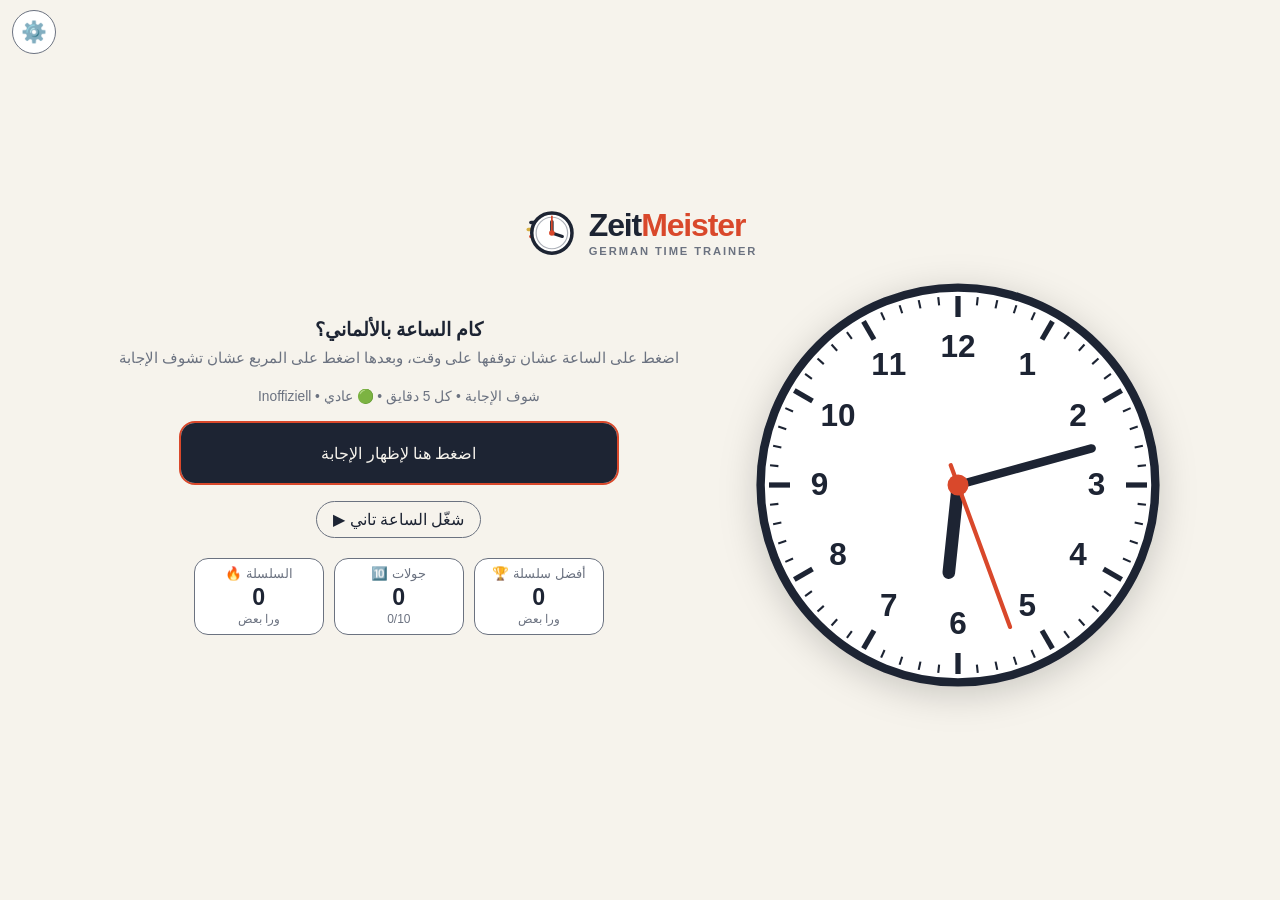
==== ZeitMeister Offline.html @ 837661fb "ZeitMeister v102.17 - Offline Ready" ====
<!DOCTYPE html>
<html lang="ar" dir="rtl">
<head>
<meta charset="utf-8">
<meta name="viewport" content="width=device-width, initial-scale=1, viewport-fit=cover, interactive-widget=resizes-content">
<meta name="description" content="Practice reading analog clocks and telling the time in German, with informal and official forms.">
<meta name="theme-color" content="#f6f3ec">
<meta name="theme-color" content="#14171f" media="(prefers-color-scheme: dark)">
<meta name="apple-mobile-web-app-capable" content="yes">
<meta name="apple-mobile-web-app-status-bar-style" content="default">
<meta name="mobile-web-app-capable" content="yes">




<meta name="apple-mobile-web-app-title" content="ZeitMeister">
<title>ZeitMeister — German Time Trainer</title>
<style>
/*
 * ZeitMeister — German Time Trainer
 * Main stylesheet
 *
 * Sections below are kept in one file so the project stays simple to edit.
 */

/* ============================================================
   1. THEME & GLOBAL RESET
   ============================================================ */
:root{box-sizing:border-box;padding-top:env(safe-area-inset-top,0px);padding-bottom:env(safe-area-inset-bottom,0px);
--bg:#f6f3ec;--fg:#1d2433;--card:#fff;--accent:#d9482b;--muted:#6b7280;--cover:#1d2433;--coverfg:#f6f3ec}
@media (prefers-color-scheme:dark){:root:not([data-theme="light"]){--bg:#14171f;--fg:#eceae4;--card:#1d222d;--accent:#ff7a5c;--muted:#9aa3b2;--cover:#eceae4;--coverfg:#14171f}}
:root[data-theme="dark"]{--bg:#14171f;--fg:#eceae4;--card:#1d222d;--accent:#ff7a5c;--muted:#9aa3b2;--cover:#e8e5df;--coverfg:#14171f}
html{scroll-padding-top:env(safe-area-inset-top,0px);-webkit-text-size-adjust:100%;text-size-adjust:100%}
html,body{overflow-x:hidden}
button,input{-webkit-appearance:none;appearance:none}
body.modal-open{overflow:hidden}
*{box-sizing:border-box}
body{margin:0;background:var(--bg);color:var(--fg);font-family:"Segoe UI",Tahoma,"Noto Sans Arabic",Arial,sans-serif;min-height:100vh;min-height:100dvh;display:flex;flex-direction:column;align-items:center;justify-content:center;padding:20px max(20px,env(safe-area-inset-right,0px)) 20px max(20px,env(safe-area-inset-left,0px))}
.wrap{display:flex;flex-wrap:wrap;flex-direction:row-reverse;direction:ltr;gap:30px;align-items:center;justify-content:center;max-width:940px;width:100%}
.brandbar{
  width:min(980px,100%);
  display:flex;
  align-items:center;
  justify-content:center;
  gap:10px;
  margin:0 0 14px;
  padding:0 52px;
  direction:ltr;
  text-align:left;
}
.brandmark{width:56px;height:56px;flex:0 0 auto;display:block}
.brandcopy{display:flex;flex-direction:column;align-items:flex-start;min-width:0}
.brandname{font-size:clamp(1.35rem,3.1vw,2rem);font-weight:800;letter-spacing:-.035em;line-height:1}
.brandname .zeit{color:var(--fg)}
.brandname .meister{color:var(--accent)}
.brandtag{margin-top:5px;color:var(--muted);font-size:.7rem;font-weight:700;letter-spacing:.17em;text-transform:uppercase;line-height:1}
/* ============================================================
   5. MOBILE / TABLET RESPONSIVE LAYOUT
   ============================================================ */
@media (max-width:640px){
.tip{display:none}
.sum{margin:0}
:root{--cw:min(44vw,172px)}
body{align-items:flex-start;justify-content:flex-start;padding:0 max(12px,env(safe-area-inset-right,0px)) calc(24px + env(safe-area-inset-bottom,0px)) max(12px,env(safe-area-inset-left,0px));min-height:100vh;min-height:100svh;min-height:100dvh}
.wrap{flex-direction:column;flex-wrap:nowrap;align-items:stretch;justify-content:flex-start;gap:10px}
.side{display:flex;flex-direction:column;align-items:stretch;min-width:0;flex:0 1 auto}
.clock{width:var(--cw);margin:0 auto;padding:8px 0 4px;order:-2}
.clock svg{filter:none}
.answer{order:-2;min-height:64px;padding:12px 14px;box-shadow:none;margin-bottom:2px}
.side h1{order:-1;font-size:1.05rem;margin:4px 0 0}
.side .hint{margin:0}
.answer .de{font-size:1.25rem}
.cover{font-size:.95rem}
.hint{font-size:.82rem}
.seg{align-self:center;margin:0}
.seg button{padding:7px 12px;font-size:.92rem}
.rl{margin:0;align-self:center}
.btn{margin-top:0;align-self:center;min-height:44px}
.typebox,.extras,#rev{margin-top:0}
.toggles{margin:0}
.chips{margin:14px 0 0}
.mini{align-self:center;margin:0}
.typebox .btn{margin-top:8px}
}

/* ============================================================
   2. MAIN LAYOUT & CLOCK
   ============================================================ */
.clock{width:min(360px,80vw);cursor:pointer;-webkit-tap-highlight-color:transparent;-webkit-user-select:none;user-select:none;touch-action:manipulation}
.clock[tabindex],.answer[tabindex],.opt[tabindex]{outline:none}
.clock[tabindex]:focus-visible,.answer[tabindex]:focus-visible,.opt[tabindex]:focus-visible{box-shadow:0 0 0 3px var(--accent),0 0 0 6px var(--bg)}
.clock svg{width:100%;height:auto;display:block;filter:drop-shadow(0 8px 18px rgba(0,0,0,.18))}
.side{flex:1 1 560px;min-width:240px;text-align:center}
h1{font-size:1.15rem;margin:0 0 6px}
.hint{color:var(--muted);font-size:.9rem;margin:0 0 16px}
.tip-mobile{display:none}
/* ============================================================
   3. PRACTICE UI & CONTROLS
   ============================================================ */
.answer{position:relative;touch-action:manipulation;background:var(--card);border-radius:16px;padding:26px 18px;min-height:96px;display:flex;align-items:center;justify-content:center;cursor:pointer;overflow:hidden;border:2px solid var(--accent)}
.answer .de{font-size:1.55rem;font-weight:700;direction:ltr;line-height:1.3}
.cover{position:absolute;inset:0;background:var(--cover);color:var(--coverfg);display:flex;align-items:center;justify-content:center;font-size:1rem;transition:opacity .3s}
.answer.open .cover{opacity:0;pointer-events:none}
.seg{display:inline-flex;border:1px solid var(--muted);border-radius:999px;overflow:hidden;margin:0 4px 12px}
.seg button{background:none;border:0;touch-action:manipulation;color:var(--fg);padding:8px 16px;font:inherit;cursor:pointer}
.seg button.on{background:var(--accent);color:#fff}
.typebox{margin-top:14px}
.typebox input{width:100%;padding:12px 14px;border-radius:12px;border:2px solid var(--muted);background:var(--card);color:var(--fg);font:inherit;font-size:1.1rem;direction:ltr;text-align:left}
.typebox input:focus{outline:none;border-color:var(--accent)}
.typebox .extras{margin-top:12px;text-align:center;font-size:.92rem;line-height:1.9;color:var(--muted)}
.extras b{color:var(--fg)}
/* Reverse answer choices */
.opts{display:flex;gap:10px;justify-content:center;margin-top:14px}
.opt{background:var(--card);border:3px solid var(--muted);border-radius:16px;padding:6px;cursor:pointer;width:31%;max-width:112px;touch-action:manipulation}
.opt svg{width:100%;display:block}
.rev-prefs{display:flex;flex-direction:column;align-items:center;gap:8px;margin-top:12px;width:min(100%,390px)}
.rev-prefs .lbl{margin:0}
.rev-grid{display:grid;grid-template-columns:repeat(4,minmax(0,1fr));gap:7px;width:100%;margin:0;direction:rtl !important}
.rev-grid button{background:var(--card);color:var(--fg);border:1px solid var(--muted);border-radius:12px;padding:8px 6px;font:inherit;font-size:.82rem;font-weight:700;cursor:pointer;touch-action:manipulation;transition:border-color .15s,background .15s,transform .15s}
.rev-grid button.on{background:color-mix(in srgb,var(--accent) 18%,var(--card));border-color:var(--accent);box-shadow:0 0 0 1px var(--accent) inset}
.rev-grid button:active{transform:scale(.98)}
.rev-grid button:focus-visible{outline:3px solid var(--accent);outline-offset:2px}
@media (max-width:430px){
  .rev-grid{grid-template-columns:repeat(4,minmax(0,1fr));max-width:100%;gap:4px;width:100%}
  .rev-grid button{padding:8px 2px;font-size:.7rem;line-height:1.15;white-space:normal}
}
@media (max-width:300px){
  .rev-grid{grid-template-columns:repeat(4,minmax(0,1fr));gap:2px}
  .rev-grid button{padding:7px 1px;font-size:.62rem}
}

.opt-label{padding:4px 2px 2px;color:var(--fg);font-size:.78rem;font-weight:700;line-height:1.2}
.opt.good{border-color:#2e9e5b}.opt.bad{border-color:#e5484d}
#revres{margin-top:10px;font-weight:700;min-height:1.4em}
 .rl{display:inline-flex;align-items:center;justify-content:center;gap:7px;cursor:pointer;margin:0;line-height:1.35;user-select:none;-webkit-user-select:none;direction:ltr}
html[dir="rtl"] .rl{direction:rtl}
html[lang="en"] .rl,html[lang="de"] .rl{flex-direction:row-reverse}
.rl input[type="checkbox"]{-webkit-appearance:none;appearance:none;width:18px;height:18px;flex:0 0 18px;margin:0;border:2px solid var(--muted);border-radius:5px;background:transparent;cursor:pointer;position:relative;display:inline-grid;place-items:center;padding:0;transition:background .15s,border-color .15s,box-shadow .15s;touch-action:manipulation}
.rl input[type="checkbox"]::after{content:"";position:absolute;left:4px;top:1px;width:5px;height:10px;border:solid #fff;border-width:0 2px 2px 0;transform:rotate(45deg) scale(0);opacity:0;transition:transform .12s,opacity .12s}
.rl input[type="checkbox"]:checked{background:var(--accent);border-color:var(--accent);box-shadow:0 0 0 3px rgba(217,72,43,.18)}
.rl input[type="checkbox"]:checked::after{transform:rotate(45deg) scale(1);opacity:1}
.rl input[type="checkbox"]:focus-visible{outline:3px solid var(--accent);outline-offset:2px}
.rl span{display:inline-block}
.toggles{display:flex;gap:6px 18px;justify-content:center;flex-wrap:wrap;margin-bottom:10px}
.toggles .rl{margin:0}
.chips{display:flex;gap:10px;justify-content:center;margin:20px 0 6px}
.chip{flex:1 1 0;max-width:130px;background:var(--card);border:1px solid var(--muted);border-radius:14px;padding:7px 6px;font-size:.8rem;color:var(--muted);line-height:1.25}
.chip b{display:block;font-size:1.45rem;color:var(--fg)}
.chip small{display:block;font-size:.72rem}
.chip.pop{animation:pop .6s}
@keyframes pop{40%{transform:scale(1.14);border-color:var(--accent)}}
.mini{font-size:.78rem;padding:5px 14px;margin:8px 0 20px}
.btn{margin-top:10px}
#res{margin-top:10px;font-weight:700;min-height:1.4em}
.btn{margin-top:16px;touch-action:manipulation;background:none;border:1px solid var(--muted);color:var(--fg);padding:8px 16px;border-radius:999px;font:inherit;cursor:pointer}
.btn:hover{border-color:var(--accent);color:var(--accent)}
.btn:focus-visible,.seg button:focus-visible,.gear:focus-visible,.x:focus-visible,.typebox input:focus-visible,.toggles input:focus-visible{outline:3px solid var(--accent);outline-offset:2px}
.sum{font-size:.82rem;color:var(--muted);margin:0 0 14px;direction:ltr;unicode-bidi:plaintext}
/* ============================================================
   4. SETTINGS PANEL
   ============================================================ */
.gear{position:fixed;touch-action:manipulation;top:calc(env(safe-area-inset-top,0px) + 10px);left:calc(12px + env(safe-area-inset-left,0px));z-index:40;width:44px;height:44px;border-radius:50%;border:1px solid var(--muted);background:var(--card);font-size:1.3rem;cursor:pointer;line-height:1}
.gear:hover{border-color:var(--accent)}
.sheet{position:fixed;inset:0;background:rgba(0,0,0,.55);display:flex;align-items:center;justify-content:center;z-index:50;padding:16px}
.sheet[hidden]{display:none}
.sheet{overscroll-behavior:contain}
.panel{background:var(--bg);border:1px solid var(--muted);border-radius:20px;padding:18px;width:min(440px,100%);max-height:90vh;max-height:90dvh;overflow:auto;display:flex;flex-direction:column;gap:12px;align-items:center}
.ph{display:flex;justify-content:space-between;align-items:center;width:100%;font-size:1.05rem}
.x{background:none;border:0;touch-action:manipulation;color:var(--fg);font-size:1.2rem;cursor:pointer;padding:4px 8px}
.lbl{font-size:.8rem;color:var(--muted);margin-bottom:-6px}
/* Keep settings physically stable when the interface language changes. */
.ph{direction:ltr}
.panel .seg{display:flex;width:min(100%,390px);margin:0;direction:ltr !important;flex-direction:row-reverse !important;unicode-bidi:isolate}
.panel .seg button{flex:1 1 0;min-width:0;white-space:normal;text-align:center;padding:8px 8px}
#segL{direction:ltr !important;flex-direction:row-reverse !important}
.btn.on{border-color:var(--accent);color:var(--accent)}
@media (max-width:640px){
.tip{display:none}
.sum{margin:0}
:root{--cw:min(44vw,172px);--top:calc(var(--cw) + 12px)}
body{align-items:flex-start;justify-content:flex-start;padding:0 max(12px,env(safe-area-inset-right,0px)) calc(24px + env(safe-area-inset-bottom,0px)) max(12px,env(safe-area-inset-left,0px));min-height:100vh;min-height:100dvh}
.wrap{flex-direction:column;flex-wrap:nowrap;align-items:stretch;justify-content:flex-start;gap:10px}
.side{display:flex;flex-direction:column;align-items:stretch}
.clock{width:var(--cw);margin:0 auto;position:relative;top:auto;z-index:3;background:var(--bg);padding:8px 0 4px;order:-2}
.clock svg{filter:none}
.answer{order:-1;position:relative;top:auto;z-index:2;min-height:64px;padding:12px 14px;box-shadow:0 0 0 6px var(--bg),0 8px 0 6px var(--bg)}
.answer .de{font-size:1.25rem}
.cover{font-size:.95rem}
.side h1,.side .hint{margin:0}
.side h1{font-size:1.05rem;margin-top:4px}
.hint{font-size:.82rem}
.seg{align-self:center;margin:0}
.seg button{padding:7px 12px;font-size:.92rem}
.rl{margin:0;align-self:center}
.btn{margin-top:0;align-self:center}
.typebox,.extras,#rev{margin-top:0}
.toggles{margin:0}
.chips{margin:14px 0 0}
.mini{align-self:center;margin:0}
.typebox .btn{margin-top:8px}
}
@media (max-width:900px) and (max-height:500px){body{align-items:flex-start;justify-content:flex-start;padding:8px 12px 16px}.brandbar{margin-bottom:4px}.brandmark{width:36px;height:36px}.brandname{font-size:1.2rem}.brandtag{font-size:.52rem}.wrap{gap:14px;align-items:center}.clock{width:min(240px,48vh)}.answer{min-height:72px}.panel{max-height:94dvh}}
@media (max-width:900px) and (max-height:500px){.side{width:min(100%,560px)}.brandbar{padding-left:48px;padding-right:48px}}
html.ios body{overscroll-behavior-y:auto}
html.ios .clock,html.ios .answer{position:relative;top:auto}
html.ios input,html.ios button{font-size:16px}
html.ios .panel{max-height:calc(100vh - 32px);max-height:calc(100svh - 32px);max-height:calc(100dvh - 32px)}
html.ios-standalone .brandbar{padding-top:calc(7px + env(safe-area-inset-top,0px))}
@media (prefers-reduced-motion:reduce){*,*::before,*::after{scroll-behavior:auto!important;transition:none!important;animation:none!important}}

/* Final mobile layout hardening: keep a deterministic normal document flow across Chromium/WebKit/Safari. */
@media (max-width:640px){
  html,body{overflow-x:hidden}
  body{align-items:flex-start;justify-content:flex-start}
  .wrap{display:flex;flex-direction:column;direction:initial;align-items:stretch;justify-content:flex-start;gap:10px}
  .side{display:flex !important;flex-direction:column !important;align-items:stretch !important;min-width:0 !important;flex:0 1 auto !important}
  .clock{position:relative !important;top:auto !important;order:0 !important;width:var(--cw) !important;margin:0 auto !important;background:transparent !important}
  .answer{position:relative !important;top:auto !important;order:0 !important;margin:0 !important;box-shadow:none !important;min-height:64px}
  .side h1{order:1 !important;font-size:1.05rem !important;margin:4px 0 0 !important}
  .side .hint.tip{display:none !important}
  .sum{order:2 !important;margin:0 !important;white-space:normal !important;overflow:visible !important;line-height:1.5 !important;text-align:center !important;min-height:1.4em}
  #live{order:1 !important}
  #chips{order:2 !important;margin:14px 0 0 !important}
  #score{order:3 !important;margin:0 !important}
  #extras,#rev{order:4 !important;margin-top:0 !important}
  #typebox{order:5 !important;margin-top:0 !important}
  .typebox input{min-height:48px}
  .btn{min-height:44px}
}

/* Final spacing pass: one consistent vertical rhythm for every practice mode. */
@media (max-width:640px){
  .side h1{margin:4px 0 4px !important}
  #score{min-height:0 !important;line-height:1.4 !important}
  #live{margin-top:4px !important}
  #extras,#rev,#typebox{margin-top:12px !important}
  #rev .opts{margin-top:0 !important}
  #typebox{display:block}
  #typebox[hidden],#extras[hidden],#rev[hidden]{display:none !important}
  .typebox input{display:block;width:100%;min-height:48px}
  .typebox .btn{margin-top:8px !important}
}

/* Arabic settings: checkbox visually sits on the left of the sentence. */
html[dir="rtl"] .rl{direction:ltr !important;flex-direction:row-reverse !important}
html[dir="rtl"] .rl span{direction:rtl;unicode-bidi:plaintext}
html[dir="ltr"] .rl{direction:ltr !important;flex-direction:row-reverse !important}
html[dir="ltr"] .rl span{direction:ltr;unicode-bidi:isolate}
html[lang="en"] .rev-grid button,html[lang="de"] .rev-grid button{direction:ltr;unicode-bidi:isolate}
@media (max-width:360px){
  .brandbar{padding-left:48px;padding-right:48px}
  .brandname{font-size:1.2rem}
  .brandtag{font-size:.54rem;letter-spacing:.11em}
  .toggles{gap:8px 12px}
  .rl{font-size:.78rem}
  .rl input[type="checkbox"]{width:17px;height:17px;flex-basis:17px}
}
@media (min-width:641px){
  .side{min-width:0}
}

/* ============================================================
   6. SHORT-VIEWPORT LAPTOP / DESKTOP
   ============================================================ */
/* Short-viewport desktop/laptop mode: keep the resume control in the visible workspace without forcing page scroll. */
@media (min-width:641px) and (max-height:850px){
  body{justify-content:flex-start;padding-top:clamp(12px,2.5vh,24px);padding-bottom:20px}
  .brandbar{margin-bottom:clamp(7px,1.5vh,14px)}
  .brandmark{width:56px;height:56px}
  .brandname{font-size:clamp(1.35rem,3vw,1.9rem)}
  .brandtag{margin-top:4px;font-size:.61rem}
  .wrap{gap:clamp(26px,3vw,34px);max-width:940px;flex-direction:row-reverse;direction:ltr}
  .clock{width:min(360px,46vh)}
  .side{flex-basis:500px}
  .answer{max-width:480px;align-self:center;width:100%;min-height:64px;padding:14px 12px}
  h1{font-size:1.08rem;margin-bottom:6px}
  .hint{font-size:.82rem;margin-bottom:10px}
  .answer{padding:14px 12px;min-height:64px}
  .answer .de{font-size:1.34rem}
  .chips{margin:12px 0 5px;gap:9px}
  .chip{padding:6px 6px;font-size:.74rem}
  .chip b{font-size:1.3rem}
  .chip small{font-size:.68rem}
  .typebox{margin-top:10px}
  .typebox .extras{margin-top:7px}
  .extras{font-size:.86rem;line-height:1.6}
  .btn{margin-top:9px;padding:7px 15px}
  #live{margin-top:10px}
}

@media (min-width:641px) and (max-height:700px){
  body{padding-top:8px}
  .brandbar{margin-bottom:4px}
  .brandmark{width:46px;height:46px}
  .brandname{font-size:1.35rem}
  .brandtag{font-size:.54rem}
  .wrap{gap:22px;flex-direction:row-reverse;direction:ltr}
  .clock{width:min(350px,45vh)}
  .answer{min-height:70px;padding:14px 14px}
  .answer .de{font-size:1.2rem}
  .chips{margin:8px 0 3px}
  .chip{padding:5px}
  .hint{margin-bottom:5px}
  #live{margin-top:7px}
}



@media (min-width:641px) and (max-height:850px){
  .rev-prefs{margin-top:10px;gap:6px}
  .rev-grid{gap:6px}
  .rev-grid button{padding:7px 5px;font-size:.78rem}
}
html{-webkit-text-size-adjust:100%;text-size-adjust:100%;-webkit-tap-highlight-color:transparent}
button,input{font:inherit}
img,svg{max-width:100%}
@supports (height: 100svh){ body{min-height:100svh} }
@supports not (height: 100dvh){ body{min-height:100vh} }

/* Laptop visual balance: keep the answer block and clock closer as one composition. */
@media (min-width:641px) and (min-height:701px) and (max-height:900px){
  body{
    justify-content:center;
    padding-top:clamp(16px,3vh,28px);
    padding-bottom:clamp(16px,3vh,28px);
  }
  .brandbar{margin-bottom:clamp(8px,1.8vh,16px)}
  .wrap{
    display:grid;
    grid-template-columns:500px 360px;
    gap:24px;
    align-items:center;
    justify-content:center;
    max-width:884px;
    flex-wrap:nowrap;
  }
  .side{grid-column:1;grid-row:1;width:500px;flex:none}
  .clock{grid-column:2;grid-row:1;width:360px;margin:0}
  .answer{min-height:72px;padding:14px 14px}
}


/* Final responsive balance: keep the main composition side-by-side on desktop displays,
   while allowing tablets/phones to use the compact vertical flow. */
@media (min-width:960px){
  .wrap{
    display:grid;
    grid-template-columns:520px clamp(340px,23vw,390px);
    gap:30px;
    align-items:center;
    justify-content:center;
    max-width:940px;
    flex-wrap:nowrap;
    direction:ltr;
  }
  .side{
    grid-column:1;
    grid-row:1;
    width:520px;
    max-width:520px;
    min-width:0;
    flex:none;
  }
  .answer{
    max-width:440px;
    width:100%;
    margin-left:auto;
    margin-right:auto;
  }
  .clock{
    grid-column:2;
    grid-row:1;
    width:100%;
    max-width:none;
    margin:0;
  }
}

@media (min-width:641px) and (max-width:959px){
  .wrap{
    flex-direction:column;
    flex-wrap:nowrap;
    align-items:center;
    gap:14px;
    max-width:620px;
  }
  .side{width:min(100%,560px);min-width:0;flex:none}
  .clock{width:min(360px,72vw);margin:0 auto}
}

/* Responsive reading size: the instructional text and revealed explanation stay readable
   from normal laptops through large desktop monitors. */
@media (min-width:641px){
  .hint.tip{font-size:clamp(.92rem,.85vw,1.06rem);line-height:1.55}
  .sum{font-size:clamp(.86rem,.8vw,1rem);line-height:1.55}
  .extras{font-size:clamp(.94rem,.85vw,1.06rem);line-height:1.8}
}

@media (max-width:640px){
  .sum{font-size:.86rem;line-height:1.5}
  .extras{font-size:.92rem;line-height:1.65}
}

/* Final desktop answer-panel height adjustment only. */
@media (min-width:960px) and (min-height:701px) and (max-height:900px){
  .answer{height:54px;min-height:0;padding:0 12px}
}

/* V7: explicit 24-inch/desktop answer-box sizing.
   Keep the desktop answer box compact without changing its width or any other layout element. */
@media (min-width:960px) and (min-height:701px){
  .answer{
    width:440px !important;
    max-width:440px !important;
    height:64px !important;
    min-height:64px !important;
    max-height:64px !important;
    padding:0 !important;
    margin-left:auto !important;
    margin-right:auto !important;
    flex:none !important;
  }
}

/* Keep each reverse-difficulty emoji beside its label in every language. */
.rev-grid button{display:flex;flex-direction:row;flex-wrap:nowrap;align-items:center;justify-content:center;gap:.3em;white-space:nowrap;unicode-bidi:isolate}
.rev-grid button .rev-emoji{display:inline-block;flex:0 0 auto;line-height:1}
.rev-grid button .rev-label{display:inline-block;flex:0 1 auto;min-width:0;white-space:nowrap}
@media (max-width:430px){
  .rev-grid button{gap:2px;font-size:.66rem;padding:8px 2px;white-space:nowrap}
}


/* v102.6: prevent long localized difficulty labels from overflowing adjacent buttons.
   Two columns give every level enough width while preserving RTL difficulty order. */
#revSeg{
  grid-template-columns:repeat(2,minmax(0,1fr)) !important;
  gap:8px !important;
  width:100%;
}
#revSeg > button{
  min-width:0;
  width:100%;
  min-height:42px;
  padding:9px 12px;
  font-size:.84rem;
  line-height:1.2;
  white-space:nowrap;
}
#revSeg > button .rev-emoji{
  flex:0 0 auto;
}
#revSeg > button .rev-label{
  flex:0 1 auto;
  min-width:0;
  white-space:nowrap;
}
@media (max-width:430px){
  #revSeg{gap:7px !important;}
  #revSeg > button{padding:8px 10px;font-size:.8rem;}
}

/* ============================================================
   v102.7 RESPONSIVE LAYOUT GUARDRAILS
   Final override layer: preserves the existing UI and behavior,
   while making sizing predictable from 320px phones to desktop.
   ============================================================ */
html,
body {
  width: 100%;
  min-width: 0;
}

body {
  padding-left: max(12px, env(safe-area-inset-left, 0px));
  padding-right: max(12px, env(safe-area-inset-right, 0px));
}

.brandbar,
.brandcopy,
.wrap,
.side,
.answer,
.typebox,
.extras,
#rev,
#revres,
.chips,
.chip {
  min-width: 0;
}

.brandbar {
  flex: 0 1 auto;
  max-width: 100%;
}

.brandcopy,
.brandname,
.brandtag {
  max-width: 100%;
}

.wrap {
  width: min(100%, 940px);
  flex: 0 1 auto;
}

.side {
  overflow-wrap: break-word;
}

.answer {
  max-width: 100%;
}

.answer .de {
  max-width: 100%;
  white-space: normal;
  overflow-wrap: anywhere;
  word-break: normal;
}

.sum,
.hint,
.extras,
#score,
#res,
#revres {
  max-width: 100%;
  overflow-wrap: anywhere;
}

.typebox input {
  min-width: 0;
  max-width: 100%;
}

/* Phone layout: natural vertical flow and no fixed-height assumptions. */
@media (max-width: 640px) {
  body {
    align-items: stretch;
    justify-content: flex-start;
    padding-top: max(8px, env(safe-area-inset-top, 0px));
    padding-bottom: calc(18px + env(safe-area-inset-bottom, 0px));
  }

  .brandbar {
    width: 100%;
    justify-content: center;
    gap: 8px;
    padding: 0 12px 0 52px;
    margin-bottom: 10px;
  }

  .brandmark {
    width: clamp(40px, 12vw, 52px);
    height: auto;
  }

  .brandname {
    font-size: clamp(1.15rem, 5vw, 1.55rem);
    line-height: 1.05;
  }

  .brandtag {
    font-size: clamp(.48rem, 2vw, .64rem);
    letter-spacing: clamp(.06em, .3vw, .12em);
    line-height: 1.2;
    overflow-wrap: normal;
  }

  .wrap {
    display: flex !important;
    width: 100%;
    max-width: 100%;
    flex-direction: column;
    flex-wrap: nowrap;
    align-items: stretch;
    justify-content: flex-start;
    gap: 10px;
  }

  .clock {
    width: clamp(142px, 47vw, 190px) !important;
    max-width: 100%;
    margin: 0 auto;
    padding: 4px 0;
    flex: 0 1 auto;
  }

  .side {
    width: 100%;
    max-width: 100%;
    flex: 0 1 auto !important;
    align-items: stretch;
  }

  .side h1 {
    font-size: clamp(1rem, 4.2vw, 1.1rem) !important;
    line-height: 1.35;
  }

  .answer {
    width: 100% !important;
    height: auto !important;
    min-height: 60px !important;
    max-height: none !important;
    padding: 12px !important;
    margin-inline: 0 !important;
  }

  .answer .de {
    font-size: clamp(1rem, 4.5vw, 1.25rem);
    line-height: 1.35;
    text-align: center;
  }

  .seg {
    max-width: 100%;
  }

  .seg button {
    min-width: 0;
    max-width: 100%;
  }

  .chips {
    display: grid;
    grid-template-columns: repeat(3, minmax(0, 1fr));
    width: 100%;
    gap: 6px;
  }

  .chip {
    width: auto;
    min-width: 0;
    max-width: none;
    padding: 7px 3px;
    font-size: clamp(.66rem, 2.4vw, .8rem);
    overflow-wrap: anywhere;
  }

  .chip b {
    font-size: clamp(1.05rem, 4.5vw, 1.35rem);
    line-height: 1.25;
  }

  .chip small {
    font-size: clamp(.58rem, 2.1vw, .7rem);
    overflow-wrap: anywhere;
  }

  .toggles {
    max-width: 100%;
    gap: 8px 12px;
  }

  .rl {
    min-width: 0;
    max-width: 100%;
    font-size: clamp(.76rem, 2.7vw, .9rem);
  }

  .btn,
  .seg button,
  .rev-grid button,
  .opt,
  .gear,
  .x {
    touch-action: manipulation;
  }

  .typebox input {
    width: 100%;
    min-height: 46px;
    font-size: 16px;
  }

  .opts {
    width: 100%;
    gap: clamp(6px, 2vw, 10px);
  }

  .opt {
    width: calc((100% - 20px) / 3);
    min-width: 0;
    max-width: 112px;
  }

  /* Keep the settings panel inside the visible viewport while allowing scroll. */
  .sheet {
    padding: max(10px, env(safe-area-inset-top, 0px))
             max(10px, env(safe-area-inset-right, 0px))
             max(10px, env(safe-area-inset-bottom, 0px))
             max(10px, env(safe-area-inset-left, 0px));
    align-items: center;
    overflow-y: auto;
  }

  .panel {
    width: 100%;
    max-width: 440px;
    min-height: 0;
    max-height: calc(100dvh - 20px);
    padding: clamp(12px, 3.5vw, 18px);
    gap: clamp(8px, 2.5vw, 12px);
    overflow-x: hidden;
    overflow-y: auto;
    overscroll-behavior: contain;
  }

  .panel .seg {
    width: 100%;
  }

  .panel .seg button {
    padding: 8px 5px;
    line-height: 1.25;
    font-size: clamp(.72rem, 2.8vw, .9rem);
    overflow-wrap: anywhere;
  }

  #revSeg > button {
    min-height: 42px;
    padding: 8px 6px;
    font-size: clamp(.72rem, 2.7vw, .84rem);
  }
}

/* Very narrow phones, including the 320px-wide iPhone SE (2016) viewport. */
@media (max-width: 359px) {
  body {
    padding-left: max(8px, env(safe-area-inset-left, 0px));
    padding-right: max(8px, env(safe-area-inset-right, 0px));
  }

  .brandbar {
    gap: 7px;
    padding-left: 48px;
    padding-right: 6px;
  }

  .brandmark {
    width: 38px;
  }

  .brandname {
    font-size: 1.12rem;
  }

  .brandtag {
    font-size: .47rem;
    letter-spacing: .055em;
  }

  .gear {
    width: 40px;
    height: 40px;
    left: calc(8px + env(safe-area-inset-left, 0px));
  }

  .clock {
    width: clamp(138px, 47vw, 160px) !important;
  }

  .answer {
    border-radius: 12px;
    padding: 10px !important;
  }

  .chips {
    gap: 4px;
  }

  .chip {
    padding: 6px 2px;
  }

  #revSeg {
    gap: 5px !important;
  }

  #revSeg > button {
    gap: 2px;
    padding: 7px 3px;
    font-size: .7rem;
  }
}

/* Tablet and compact laptop: stack the clock and practice area instead of squeezing. */
@media (min-width: 641px) and (max-width: 1023px) {
  body {
    align-items: center;
    justify-content: flex-start;
    padding-top: clamp(14px, 2.5vh, 24px);
    padding-bottom: max(20px, env(safe-area-inset-bottom, 0px));
  }

  .brandbar {
    width: min(100%, 680px);
    margin-bottom: clamp(8px, 1.8vh, 14px);
  }

  .wrap {
    display: flex !important;
    width: min(100%, 680px);
    max-width: 680px;
    flex-direction: column;
    flex-wrap: nowrap;
    align-items: center;
    gap: clamp(12px, 2.2vw, 22px);
  }

  .clock {
    width: min(360px, 52vw) !important;
    margin: 0 auto;
  }

  .side {
    width: min(100%, 620px);
    max-width: 620px;
    flex: 0 1 auto !important;
  }

  .answer {
    width: min(100%, 520px) !important;
    height: auto !important;
    min-height: 64px !important;
    max-height: none !important;
    padding: 12px 14px !important;
    margin-inline: auto !important;
  }

  .chips {
    width: 100%;
    gap: 8px;
  }

  .chip {
    min-width: 0;
  }

  .panel {
    max-height: calc(100dvh - 32px);
  }
}

/* Desktop: retain the existing side-by-side design without fixed overflow. */
@media (min-width: 1024px) {
  body {
    align-items: center;
    justify-content: center;
    padding-top: max(18px, env(safe-area-inset-top, 0px));
    padding-bottom: max(18px, env(safe-area-inset-bottom, 0px));
  }

  .brandbar {
    width: min(100%, 980px);
    margin-bottom: clamp(8px, 1.5vh, 14px);
  }

  .wrap {
    display: grid !important;
    width: min(100%, 940px);
    max-width: 940px;
    grid-template-columns: minmax(0, 520px) minmax(0, 390px);
    gap: clamp(20px, 2.2vw, 30px);
    align-items: center;
    justify-content: center;
    flex-wrap: nowrap;
  }

  .side {
    grid-column: 1;
    grid-row: 1;
    width: 100%;
    max-width: 520px;
    min-width: 0;
    flex: none;
  }

  .clock {
    grid-column: 2;
    grid-row: 1;
    width: 100% !important;
    max-width: 390px;
    min-width: 0;
    margin: 0;
  }

  .answer {
    width: min(100%, 440px) !important;
    max-width: 440px !important;
    height: 64px !important;
    min-height: 64px !important;
    max-height: 64px !important;
    padding: 0 12px !important;
    margin-inline: auto !important;
  }
}

/* On short landscape screens, prefer scrolling over clipping the practice controls. */
@media (max-height: 560px) and (min-width: 641px) {
  body {
    justify-content: flex-start;
    padding-top: 10px;
    padding-bottom: 16px;
  }

  .brandbar {
    margin-bottom: 6px;
  }

  .brandmark {
    width: 42px;
    height: 42px;
  }

  .wrap {
    gap: 14px;
  }

  .clock {
    width: min(300px, 42vh) !important;
  }

  .panel {
    max-height: calc(100dvh - 20px);
  }
}

@media (max-width: 640px) and (max-height: 440px) {
  body {
    padding-top: max(6px, env(safe-area-inset-top, 0px));
  }

  .brandbar {
    margin-bottom: 4px;
  }

  .brandmark {
    width: 34px;
  }

  .clock {
    width: clamp(116px, 34vw, 150px) !important;
    padding: 0;
  }

  .wrap {
    gap: 6px;
  }
}

/* v102.8 typography refinement: slightly larger type throughout, with extra
   attention to readability on phones. Keep layout and application behavior intact. */
.side h1 {
  font-size: clamp(1.18rem, 1.4vw, 1.25rem);
}
.hint {
  font-size: .94rem;
}
.sum {
  font-size: .86rem;
}
.chip {
  font-size: .84rem;
}
.chip small {
  font-size: .75rem;
}
.lbl {
  font-size: .86rem;
}

@media (max-width: 640px) {
  .brandtag {
    font-size: clamp(.58rem, 2.2vw, .68rem);
    letter-spacing: clamp(.045em, .22vw, .09em);
  }

  .side h1 {
    font-size: clamp(1.1rem, 4.8vw, 1.25rem) !important;
    line-height: 1.4;
  }

  .answer {
    min-height: 66px !important;
    padding: 13px 12px !important;
  }

  .answer .de {
    font-size: clamp(1.1rem, 5vw, 1.35rem) !important;
    line-height: 1.4;
  }

  .cover {
    font-size: clamp(1rem, 4.2vw, 1.1rem) !important;
    line-height: 1.4;
    padding: 0 8px;
    text-align: center;
  }

  .sum,
  #score,
  #res,
  #revres {
    font-size: clamp(.86rem, 3vw, .96rem) !important;
    line-height: 1.5;
  }

  .chip {
    font-size: clamp(.73rem, 2.8vw, .86rem) !important;
    line-height: 1.3;
    padding: 8px 3px;
  }

  .chip b {
    font-size: clamp(1.15rem, 4.8vw, 1.42rem) !important;
    line-height: 1.3;
  }

  .chip small {
    font-size: clamp(.66rem, 2.6vw, .76rem) !important;
    line-height: 1.3;
  }

  .btn {
    font-size: clamp(1rem, 3.8vw, 1.06rem);
    line-height: 1.3;
    padding: 9px 16px;
  }

  .rl {
    font-size: clamp(.84rem, 3.2vw, .95rem) !important;
    line-height: 1.45;
  }

  .panel {
    gap: clamp(9px, 2.5vw, 13px);
  }

  .ph {
    font-size: 1.12rem;
  }

  .lbl {
    font-size: .9rem !important;
    line-height: 1.35;
  }

  .panel .seg button {
    font-size: clamp(.82rem, 3.2vw, .96rem) !important;
    line-height: 1.3;
    padding: 9px 5px;
  }

  #revSeg > button {
    font-size: clamp(.78rem, 2.9vw, .88rem) !important;
    line-height: 1.25;
    padding: 9px 7px;
  }

  .typebox input {
    font-size: 16px;
  }

  .extras {
    font-size: clamp(.92rem, 3.2vw, 1rem) !important;
    line-height: 1.75;
  }
}

/* On the 320px-wide SE 2016 layout, keep the typography larger without
   letting button labels or the three compact statistic cards become cramped. */
@media (max-width: 359px) {
  .brandtag {
    font-size: .58rem;
    letter-spacing: .035em;
  }

  .side h1 {
    font-size: 1.1rem !important;
  }

  .answer .de {
    font-size: 1.1rem !important;
  }

  .chip {
    padding: 7px 2px;
    font-size: .73rem !important;
  }

  .chip b {
    font-size: 1.15rem !important;
  }

  .panel .seg button {
    font-size: .82rem !important;
    padding-left: 3px;
    padding-right: 3px;
  }
}



/* Keep the always-German learning hint readable in RTL interface languages. */

/* ============================================================
   v102.9: centered brand, clearer phone typography, and
   language-aware time-difficulty order.
   These are visual/layout rules only; application logic is unchanged.
   ============================================================ */

/* Center the logo and wordmark as one group. The gear stays independently fixed. */
@media (max-width: 640px) {
  .brandbar {
    padding-left: 12px;
    padding-right: 12px;
    justify-content: center;
  }

  .brandmark {
    width: clamp(40px, 12vw, 52px);
    height: auto;
  }

  .brandname {
    font-size: clamp(1.18rem, 5.1vw, 1.58rem);
  }

  .brandtag {
    font-size: clamp(.60rem, 2.35vw, .70rem);
    letter-spacing: clamp(.035em, .18vw, .08em);
  }

  /* Increase type size without adding margin or padding. */
  .side h1 {
    font-size: clamp(1.18rem, 5vw, 1.32rem) !important;
  }

  .answer .de {
    font-size: clamp(1.2rem, 5.4vw, 1.45rem) !important;
  }

  .cover {
    font-size: clamp(1.06rem, 4.5vw, 1.2rem) !important;
  }

  .sum,
  #score,
  #res,
  #revres {
    font-size: clamp(.90rem, 3.3vw, 1rem) !important;
  }

  .chip {
    font-size: clamp(.78rem, 3vw, .92rem) !important;
  }

  .chip b {
    font-size: clamp(1.2rem, 5vw, 1.45rem) !important;
  }

  .chip small {
    font-size: clamp(.72rem, 2.9vw, .82rem) !important;
  }

  .btn {
    font-size: clamp(1.04rem, 4vw, 1.12rem);
  }

  /* Settings text is larger; existing margins and paddings are preserved. */
  .panel .ph {
    font-size: 1.2rem;
  }

  .panel .lbl {
    font-size: 1rem !important;
    line-height: 1.35;
  }

  .panel .seg button {
    font-size: clamp(.94rem, 4vw, 1.02rem) !important;
    line-height: 1.3;
  }

  #revSeg > button {
    font-size: clamp(.86rem, 3.6vw, .98rem) !important;
    line-height: 1.3;
  }

  .panel .rl,
  #rst {
    font-size: 1rem !important;
  }

  /* Two columns give the four time choices readable labels on phones. */
  #seg {
    display: grid !important;
    grid-template-columns: repeat(2, minmax(0, 1fr));
    grid-auto-flow: row;
    width: 100%;
  }
}

/* Time options follow the natural reading direction: Arabic from the right,
   English and German from the left. DOM order is hours → quarter/half → 5 min → 1 min. */
#seg {
  direction: rtl !important;
  flex-direction: row !important;
}

html[lang="en"] #seg,
html[lang="de"] #seg {
  direction: ltr !important;
  flex-direction: row !important;
}

/* Keep the centered wordmark symmetrical on the narrowest phones too. */
@media (max-width: 359px) {
  .brandbar {
    padding-left: 12px;
    padding-right: 12px;
    gap: 7px;
  }

  .brandmark {
    width: 38px;
  }

  .brandname {
    font-size: 1.18rem;
  }

  .brandtag {
    font-size: .60rem;
    letter-spacing: .025em;
  }
}


/* ============================================================
   v102.10: connected difficulty controls and language-aware order.
   Scoped to settings controls; labels, language, and app logic stay intact.
   ============================================================ */
:root {
  --control-divider: #eceae4;
}

/* Time difficulty: one connected control with warm-white separators. */
#seg {
  gap: 0 !important;
  border: 1.5px solid var(--control-divider) !important;
  border-radius: 18px !important;
  overflow: hidden;
}

#seg button {
  border: 0 !important;
  border-radius: 0 !important;
  box-shadow: none;
}

#seg button + button {
  border-inline-start: 1.5px solid var(--control-divider) !important;
}

/* Clock difficulty: restore four independent buttons in a 2×2 grid. */
#revSeg {
  display: grid !important;
  grid-template-columns: repeat(2, minmax(0, 1fr)) !important;
  gap: 8px !important;
  direction: rtl !important;
  border: 0 !important;
  border-radius: 0 !important;
  overflow: visible !important;
  width: 100%;
}

#revSeg > button {
  min-width: 0;
  width: 100%;
  min-height: 42px;
  border: 1px solid var(--muted) !important;
  border-radius: 12px !important;
  background: var(--card) !important;
  color: var(--fg) !important;
  box-shadow: none !important;
  transform: none;
  padding: 9px 12px;
  line-height: 1.2;
  white-space: nowrap;
}

#revSeg > button.on {
  background: color-mix(in srgb, var(--accent) 18%, var(--card)) !important;
  color: var(--fg) !important;
  border-color: var(--accent) !important;
  box-shadow: 0 0 0 1px var(--accent) inset !important;
}

#revSeg > button:active { transform: none; }

@media (max-width: 430px) {
  #revSeg { gap: 7px !important; }
  #revSeg > button { padding: 8px 10px; font-size: .8rem; }
}

/* English and German: practice mode reads left to right. Arabic is untouched. */
html[lang="en"] #seg3,
html[lang="de"] #seg3 {
  direction: ltr !important;
  flex-direction: row !important;
}

/* Clock-difficulty grid follows the reading direction for EN/DE. */
html[lang="en"] #revSeg,
html[lang="de"] #revSeg {
  direction: ltr !important;
}

/* Keep the time-difficulty grid's separators centered on small screens. */
@media (max-width: 640px) {
  #seg button + button {
    border-inline-start: 0 !important;
  }

  #seg button:nth-child(odd) {
    border-inline-end: 1.5px solid var(--control-divider) !important;
  }

  #seg button:nth-child(-n + 2) {
    border-bottom: 1.5px solid var(--control-divider) !important;
  }
}

/* Short phone viewports should scroll the settings sheet instead of shrinking
   its controls below a comfortable touch/readability size. */
.panel > * {
  flex-shrink: 0;
}


/* v102.11: local Type/Reverse progress window beside Reset Stats. */
.settings-actions {
  display: flex;
  align-items: stretch;
  justify-content: center;
  gap: 8px;
  width: min(100%, 390px);
}

.settings-actions .btn {
  flex: 1 1 0;
  min-width: 0;
  margin: 0;
  padding: 8px 10px;
  line-height: 1.25;
  white-space: normal;
}

.progress-popup {
  position: fixed;
  z-index: 60;
  left: 50%;
  top: 50%;
  transform: translate(-50%, -50%);
  display: flex;
  flex-direction: column;
  gap: 10px;
  width: min(360px, calc(100vw - 32px));
  max-height: min(72dvh, 440px);
  overflow-y: auto;
  padding: 12px;
  border: 1px solid var(--muted);
  border-radius: 14px;
  background: var(--bg);
  box-shadow: 0 12px 36px rgba(0, 0, 0, .32);
}

.progress-popup[hidden] { display: none; }

.progress-popup-head {
  display: flex;
  align-items: center;
  justify-content: space-between;
  gap: 10px;
  color: var(--fg);
  font-size: 1rem;
}

.progress-popup-head .x { flex: 0 0 auto; }

.progress-mode {
  display: flex;
  flex-direction: column;
  gap: 5px;
  min-width: 0;
}

.progress-mode + .progress-mode {
  border-top: 1px solid color-mix(in srgb, var(--muted) 55%, transparent);
  padding-top: 9px;
}

.progress-mode h3 {
  margin: 0 0 2px;
  color: var(--fg);
  font-size: .95rem;
  line-height: 1.3;
}

.progress-stat {
  display: flex;
  align-items: baseline;
  justify-content: space-between;
  gap: 12px;
  min-width: 0;
  color: var(--muted);
  font-size: .88rem;
  line-height: 1.35;
}

.progress-stat span { min-width: 0; overflow-wrap: anywhere; }
.progress-stat b { flex: 0 0 auto; color: var(--fg); font-variant-numeric: tabular-nums; }

@media (max-width: 640px) {
  .settings-actions .btn,
  #progressBtn { font-size: clamp(.88rem, 3.7vw, 1rem) !important; }
  .progress-popup { padding: 10px; gap: 8px; }
  .progress-stat { font-size: clamp(.82rem, 3.2vw, .9rem); }
}


/* Compact mobile instruction: clock above, answer box below. */
@media (max-width:640px){
  .side .tip-mobile{
    display:flex !important;
    align-items:center;
    justify-content:center;
    gap:.38em;
    order:-1 !important;
    margin:0 0 2px !important;
    font-size:clamp(.84rem,3.5vw,.96rem);
    line-height:1.35;
    white-space:nowrap;
  }
  .tip-mobile [data-i18n],.tip-mobile-arrow{unicode-bidi:isolate}
  .tip-mobile-arrow{
    direction:ltr;
    color:var(--accent);
    font-size:1.08em;
    font-weight:800;
    line-height:1;
  }
  html[lang="ar"] .tip-mobile{direction:rtl}
  html[lang="en"] .tip-mobile,html[lang="de"] .tip-mobile{direction:ltr}
}

/* Responsive audit pass: small tablets, compact laptop windows and large desktops. */
@media (min-width: 641px) and (max-width: 839px) {
  .brandbar {
    width: 100%;
    max-width: 760px;
    min-width: 0;
  }

  .wrap {
    width: 100%;
    max-width: 680px;
    min-width: 0;
    gap: clamp(12px, 2.5vw, 22px);
  }

  .side {
    width: min(100%, 640px) !important;
    max-width: 640px !important;
    min-width: 0 !important;
  }

  .answer {
    width: min(100%, 600px) !important;
    max-width: 600px !important;
    box-sizing: border-box;
  }
}

/* Short, landscape laptop windows can use two columns without a tall scroll. */
@media (min-width: 760px) and (max-width: 839px) and (max-height: 760px) {
  body {
    justify-content: flex-start;
    padding-top: 12px;
    padding-bottom: 12px;
  }

  .brandbar { margin-bottom: 6px; }

  .wrap {
    display: grid !important;
    grid-template-columns: minmax(0, 1.2fr) minmax(0, .85fr) !important;
    gap: 20px;
    max-width: 1120px;
    align-items: center;
    justify-content: center;
  }

  .side {
    grid-column: 1;
    grid-row: 1;
    width: auto !important;
    max-width: none !important;
    min-width: 0 !important;
  }

  .clock {
    grid-column: 2;
    grid-row: 1;
    width: min(100%, clamp(250px, 37vw, 420px), 52vh) !important;
    max-width: 100%;
    min-width: 0;
    margin: 0;
  }

  .answer {
    width: min(100%, 440px) !important;
    max-width: 440px !important;
  }
}

/* Side-by-side practice layout starts when there is enough horizontal room. */
@media (min-width: 840px) {
  .brandbar {
    width: min(1120px, 100%);
    max-width: 1120px;
  }

  .wrap {
    display: grid !important;
    grid-template-columns: minmax(0, 1.2fr) minmax(0, .85fr) !important;
    gap: clamp(20px, 2.4vw, 36px);
    width: min(100%, 1120px);
    max-width: 1120px;
    min-width: 0;
    flex-wrap: nowrap;
    direction: ltr;
    align-items: center;
    justify-content: center;
  }

  .side {
    grid-column: 1;
    grid-row: 1;
    width: auto !important;
    max-width: none !important;
    min-width: 0 !important;
    flex: none !important;
  }

  .clock {
    grid-column: 2;
    grid-row: 1;
    width: min(100%, clamp(280px, 37vw, 420px), 52vh) !important;
    max-width: 100%;
    min-width: 0;
    margin: 0;
  }

  .answer {
    width: min(100%, 440px) !important;
    max-width: 440px !important;
    box-sizing: border-box;
  }
}

/* Landscape laptop/monitor refinement: keep the typing field proportionate. */
@media (orientation: landscape) and (min-width: 641px) {
  .typebox {
    width: min(100%, 520px);
    margin-inline: auto;
  }

  .typebox input {
    height: 48px;
    min-height: 0;
    padding: 0 14px;
    font-size: 1rem;
    line-height: 1.2;
    box-sizing: border-box;
  }
}
/* Respect the hidden state despite the answer card’s display:flex styling. */
.answer[hidden]{display:none !important}

</style>
</head>
<body>
<header class="brandbar" aria-label="ZeitMeister">
  <svg class="brandmark" viewBox="0 0 64 64" aria-hidden="true">
    <path d="M9 20h8" stroke="#1d2433" stroke-width="4" stroke-linecap="round"/>
    <path d="M6 28h11" stroke="#d5ad3f" stroke-width="4" stroke-linecap="round"/>
    <path d="M9 36h9" stroke="var(--accent)" stroke-width="4" stroke-linecap="round"/>
    <circle cx="33" cy="32" r="23" fill="var(--card)" stroke="var(--fg)" stroke-width="4"/>
    <circle cx="33" cy="32" r="18" fill="none" stroke="var(--muted)" stroke-width="1.4" opacity=".55"/>
    <line x1="33" y1="32" x2="33" y2="19" stroke="var(--fg)" stroke-width="4" stroke-linecap="round"/>
    <line x1="33" y1="32" x2="45" y2="36" stroke="var(--fg)" stroke-width="3.5" stroke-linecap="round"/>
    <line x1="33" y1="32" x2="33" y2="13" stroke="var(--accent)" stroke-width="2" stroke-linecap="round"/>
    <circle cx="33" cy="32" r="3.2" fill="var(--accent)"/>
  </svg>
  <div class="brandcopy">
    <div class="brandname"><span class="zeit">Zeit</span><span class="meister">Meister</span></div>
    <div class="brandtag">German Time Trainer</div>
  </div>
</header>
<div class="wrap">
  <div class="clock" id="clock" role="button" tabindex="0" data-i18n-aria="clockA11y">
    <svg viewBox="0 0 200 200" aria-hidden="true">
      <circle cx="100" cy="100" r="94" fill="var(--card)" stroke="var(--fg)" stroke-width="4"/>
      <g id="ticks"></g>
      <g id="nums" font-size="15" font-weight="700" text-anchor="middle" fill="var(--fg)" font-family="Arial,sans-serif"></g>
      <line id="h" x1="100" y1="100" x2="100" y2="58" stroke="var(--fg)" stroke-width="6" stroke-linecap="round"/>
      <line id="m" x1="100" y1="100" x2="100" y2="34" stroke="var(--fg)" stroke-width="4" stroke-linecap="round"/>
      <line id="s" x1="100" y1="110" x2="100" y2="28" stroke="var(--accent)" stroke-width="2" stroke-linecap="round"/>
      <circle cx="100" cy="100" r="5" fill="var(--accent)"/>
    </svg>
  </div>
  <div class="side">
    <h1 data-i18n="h1"></h1>
    <p class="hint tip" data-i18n="tip"></p>
    <p class="hint tip-mobile" data-i18n-aria="tipMobileA11y"><span data-i18n="tipMobileStart"></span><span class="tip-mobile-arrow" aria-hidden="true">↑</span><span data-i18n="tipMobileThen"></span><span class="tip-mobile-arrow" aria-hidden="true">↓</span></p>
    <div class="sum" id="sum"></div>
    <div class="answer" id="answer" role="button" tabindex="0" data-i18n-aria="revealA11y">
      <div class="de" id="de">–</div>
      <div class="cover" data-i18n="cover"></div>
    </div>
    <button class="btn" id="live" data-i18n="live"></button>
    <div class="chips" id="chips">
      <div class="chip" id="c-cur"><span data-i18n="chipStreak"></span><b>0</b><small></small></div>
      <div class="chip" id="c-ten"><span data-i18n="chipTen"></span><b>0</b><small>0/10</small></div>
      <div class="chip" id="c-best"><span data-i18n="chipBest"></span><b>0</b><small></small></div>
    </div>
    <div class="hint" id="score" aria-live="polite"></div>
    <div class="extras" id="extras" hidden><div id="ex"></div></div>
    <div id="rev" hidden><div class="opts" id="opts"></div><div id="revres" aria-live="polite"></div><button class="btn" id="nextq" data-i18n="newq"></button></div>
    <div class="typebox" id="typebox" hidden>
      <input id="inp" type="text" data-i18n-aria="inputA11y" aria-label="German time answer" placeholder="Es ist ..." maxlength="120" enterkeyhint="done" autocomplete="off" autocapitalize="off" autocorrect="off" spellcheck="false">
      <button class="btn" id="chk" data-i18n="chk"></button>
      <div id="res" aria-live="polite"></div>
    </div>
  </div>
</div>
<button class="gear" id="gear" data-i18n-aria="settings" data-i18n-title="settings">⚙️</button>
<div class="sheet" id="sheet" hidden role="dialog" aria-modal="true" aria-labelledby="settingsTitle">
  <div class="panel">
    <div class="ph"><b id="settingsTitle" data-i18n="settings"></b><button class="x" id="close" data-i18n-aria="close">✕</button></div>
    <div class="lbl" data-i18n="lblLang"></div>
    <div class="seg" id="segL">
      <button data-lang="ar">العربية</button>
      <button data-lang="en">English</button>
      <button data-lang="de">Deutsch</button>
    </div>
    <div class="lbl" data-i18n="lblStyle"></div>
    <div class="seg" id="seg2">
      <button data-style="inf" class="on" data-i18n="infLabel"></button>
      <button data-style="off" data-i18n="offLabel"></button>
    </div>
    <div class="lbl" data-i18n="lblMode"></div>
    <div class="seg" id="seg3">
      <button data-mode="read" class="on" data-i18n="modeRead"></button>
      <button data-mode="type" data-i18n="modeType"></button>
      <button data-mode="rev" data-i18n="modeRev"></button>
    </div>
    <div class="rev-prefs" id="revPrefs" hidden>
      <div class="lbl" data-i18n="lblClockLevel"></div>
      <div class="rev-grid" id="revSeg">
        <button data-revstyle="numbered-step" class="on" data-i18n="revNormal"></button>
        <button data-revstyle="blank-step" data-i18n="revMedium"></button>
        <button data-revstyle="blank-free" data-i18n="revHard"></button>
        <button data-revstyle="blank-impossible" data-i18n="revImpossible"></button>
      </div>
    </div>
    <div class="lbl" data-i18n="lblTimes"></div>
    <div class="seg" id="seg">
      <button data-step="60" data-i18n="stepHour"></button>
      <button data-step="15" data-i18n="step15"></button>
      <button data-step="5" class="on" data-i18n="step5"></button>
      <button data-step="1" data-i18n="step1"></button>
    </div>
    <div class="toggles">
      <label class="hint rl"><span data-i18n="round"></span><input type="checkbox" id="round"></label>
    </div>
    <div class="settings-actions">
      <button type="button" class="btn mini" id="rst" data-i18n="rst"></button>
      <button type="button" class="btn mini" id="progressBtn" data-i18n="progress" aria-controls="progressPopup" aria-expanded="false"></button>
    </div>
    <div class="progress-popup" id="progressPopup" hidden role="region" aria-labelledby="progressTitle">
      <div class="progress-popup-head">
        <b id="progressTitle" data-i18n="progressTitle"></b>
        <button type="button" class="x" id="progressClose" data-i18n-aria="close" data-i18n-title="close">✕</button>
      </div>
      <section class="progress-mode" aria-labelledby="progressTypeTitle">
        <h3 id="progressTypeTitle" data-i18n="progressType"></h3>
        <div class="progress-stat"><span data-i18n="progressAttempted"></span><b id="progressTypeAttempted">0</b></div>
        <div class="progress-stat"><span data-i18n="progressCorrect"></span><b id="progressTypeCorrect">0</b></div>
        <div class="progress-stat"><span data-i18n="progressAccuracy"></span><b id="progressTypeAccuracy">0%</b></div>
      </section>
      <section class="progress-mode" aria-labelledby="progressReverseTitle">
        <h3 id="progressReverseTitle" data-i18n="progressReverse"></h3>
        <div class="progress-stat"><span data-i18n="progressAttempted"></span><b id="progressReverseAttempted">0</b></div>
        <div class="progress-stat"><span data-i18n="progressCorrect"></span><b id="progressReverseCorrect">0</b></div>
        <div class="progress-stat"><span data-i18n="progressAccuracy"></span><b id="progressReverseAccuracy">0%</b></div>
      </section>
    </div>
  </div>
</div>
<script>
/*
 * ZeitMeister — German Time Trainer
 * Main application logic
 *
 * Main sections in this file:
 * 1. UI translations
 * 2. DOM references and application state
 * 3. Clock rendering and difficulty
 * 4. German time-expression logic
 * 5. Practice controls and answer checking
 * 6. Reverse mode
 * 7. Settings panel and accessibility
 * 8. Settings summary and mode switching
 * 9. Language application and startup
 */

// ============================================================
// 1. UI TRANSLATIONS
// ============================================================
const I18N={
ar:{title:"ZeitMeister — الساعة بالألماني",h1:"كام الساعة بالألماني؟",tip:"اضغط على الساعة عشان توقفها على وقت، وبعدها اضغط على المربع عشان تشوف الإجابة",tipMobileStart:"اضغط على الساعة",tipMobileThen:"ثم",tipMobileA11y:"اضغط على الساعة، ثم اضغط على مربع الإجابة",cover:"اضغط هنا لإظهار الإجابة",chipStreak:"🔥 السلسلة",chipTen:"🔟 جولات",chipBest:"🏆 أفضل سلسلة",inRow:"ورا بعض",newq:"سؤال جديد",chk:"تحقق من إجابتي",live:"▶ شغّل الساعة تاني",settings:"الإعدادات",close:"إغلاق",clockA11y:"الساعة — اضغط لإيقافها وتوليد سؤال",revealA11y:"إظهار أو إخفاء الإجابة",clockOption:"اختيار الساعة {n}",inputA11y:"اكتب إجابتك بالألماني",infLabel:"Inoffiziell",offLabel:"Offiziell",lblLang:"اللغة",lblStyle:"الصيغة",lblMode:"طريقة التدريب",lblClockLevel:"مستوى الساعة",revNormal:"🟢 عادي",revMedium:"🟡 متوسط",revHard:"🔴 صعب",revImpossible:"💀 المستحيل",lblTimes:"الأوقات",modeRead:"شوف الإجابة",modeType:"اكتب الإجابة",modeRev:"بالعكس",stepHour:"ساعة عشوائية",step5:"كل 5 دقايق",step1:"كل دقيقة",step15:"ربع / نصف",stepShort15:"ربع / نصف",round:"جولة من 10 أسئلة",roundShort:"جولة 10",rst:"تصفير الإحصائيات",rstConfirm:"اضغط تاني للتأكيد",progress:"التقدّم",progressTitle:"إجمالي التقدّم",progressType:"وضع الكتابة",progressReverse:"وضع بالعكس",progressAttempted:"الأسئلة المجاب عنها",progressCorrect:"الإجابات الصحيحة",progressAccuracy:"نسبة الإجابات الصحيحة",score:"النتيجة: {ok}/{n}",roundDone:"خلصت الجولة: {ok}/10",mistakes:" — الأخطاء: ",clickFirst:"اضغط على الساعة الأول عشان تقف على وقت",ok:"✔ صح!",okAlt:"✔ صح! (صيغة تانية مقبولة)",bad:"✘ مش مظبوط — الإجابة الصح ظاهرة فوق",revBad:"✘ غلط — الساعة الصح معلّمة بالأخضر"},
en:{title:"ZeitMeister — German Time Trainer",h1:"What time is it?",tip:"Click the clock to stop it, then reveal the answer",tipMobileStart:"Tap the clock",tipMobileThen:"then",tipMobileA11y:"Tap the clock, then tap the answer box",cover:"Tap to reveal the answer",chipStreak:"🔥 Streak",chipTen:"🔟 Rounds",chipBest:"🏆 Best streak",inRow:"in a row",newq:"New question",chk:"Check answer",live:"▶ Resume the clock",settings:"Settings",close:"Close",clockA11y:"Clock — press to stop it and generate a question",revealA11y:"Show or hide the answer",clockOption:"Clock {n}",inputA11y:"Type your answer in German",infLabel:"Inoffiziell",offLabel:"Offiziell",lblLang:"Language",lblStyle:"Style",lblMode:"Practice mode",lblClockLevel:"Clock difficulty",revNormal:"🟢 Normal",revMedium:"🟡 Medium",revHard:"🔴 Hard",revImpossible:"💀 Impossible",lblTimes:"Time difficulty",modeRead:"Read",modeType:"Type",modeRev:"Reverse",stepHour:"Random hour",step5:"Every 5 min",step1:"Every minute",step15:"Quarter / half",stepShort15:"Quarter / half",round:"10-question round",roundShort:"10-question round",rst:"Reset stats",rstConfirm:"Tap again to confirm",progress:"Progress",progressTitle:"Practice progress",progressType:"Type mode",progressReverse:"Reverse mode",progressAttempted:"Questions answered",progressCorrect:"Correct answers",progressAccuracy:"Accuracy",score:"Score: {ok}/{n}",roundDone:"Round complete: {ok}/10",mistakes:" — Mistakes: ",clickFirst:"Click the clock first to stop it at a time",ok:"✔ Correct!",okAlt:"✔ Correct! (another accepted form)",bad:"✘ Not quite — the correct answer is shown above",revBad:"✘ Incorrect — the correct clock is highlighted in green"},
de:{title:"ZeitMeister — Uhrzeit-Trainer",h1:"Wie spät ist es?",tip:"Klicke auf die Uhr, um sie anzuhalten, und decke dann die Antwort auf",tipMobileStart:"Tippe auf die Uhr",tipMobileThen:"dann",tipMobileA11y:"Tippe auf die Uhr und dann auf das Antwortfeld",cover:"Klicken, um die Antwort aufzudecken",chipStreak:"🔥 Serie",chipTen:"🔟 Runden",chipBest:"🏆 Beste Serie",inRow:"in Folge",newq:"Neue Frage",chk:"Antwort prüfen",live:"▶ Uhr weiterlaufen lassen",settings:"Einstellungen",close:"Schließen",clockA11y:"Uhr — anklicken, um sie anzuhalten und eine Frage zu erzeugen",revealA11y:"Antwort ein- oder ausblenden",clockOption:"Uhr {n}",inputA11y:"Uhrzeit auf Deutsch eingeben",infLabel:"Inoffiziell",offLabel:"Offiziell",lblLang:"Sprache",lblStyle:"Sprachform",lblMode:"Übungsmodus",lblClockLevel:"Schwierigkeitsgrad der Uhr",revNormal:"🟢 Normal",revMedium:"🟡 Mittel",revHard:"🔴 Schwer",revImpossible:"💀 Unmöglich",lblTimes:"Schwierigkeitsgrad",modeRead:"Ansehen",modeType:"Eingeben",modeRev:"Umgekehrt",stepHour:"Zufällige Stunde",step5:"Alle 5 Min.",step1:"Jede Min.",step15:"Viertel / halb",stepShort15:"Viertel / halb",round:"10er-Runde",roundShort:"10er-Runde",rst:"Statistik zurücksetzen",rstConfirm:"Zum Bestätigen erneut klicken",progress:"Fortschritt",progressTitle:"Übungsfortschritt",progressType:"Eingabemodus",progressReverse:"Umgekehrter Modus",progressAttempted:"Beantwortete Fragen",progressCorrect:"Richtige Antworten",progressAccuracy:"Trefferquote",score:"Ergebnis: {ok}/{n}",roundDone:"Runde abgeschlossen: {ok}/10",mistakes:" — Fehler: ",clickFirst:"Klicke zuerst auf die Uhr, um sie anzuhalten",ok:"✔ Richtig!",okAlt:"✔ Richtig! (andere gültige Form)",bad:"✘ Noch nicht — die richtige Antwort steht oben",revBad:"✘ Falsch — die richtige Uhr ist grün markiert"}
};
const storageGet=(k,fallback)=>{try{const v=localStorage.getItem(k);return v===null?fallback:v;}catch(_){return fallback;}};
const storageSet=(k,v)=>{try{localStorage.setItem(k,v);}catch(_) {}};
const storageRemove=k=>{try{localStorage.removeItem(k);}catch(_) {}};
const safeNonNegativeInt=(v,fallback=0)=>{const n=Number(v);return Number.isFinite(n)&&n>=0?Math.floor(n):fallback;};
let lang="ar";
const sv=storageGet("gc_lang","");if(sv&&I18N[sv])lang=sv;
const t=(k,v)=>{
  const primary=I18N[lang]&&I18N[lang][k];
  const fallback=I18N.en&&I18N.en[k];
  let x=primary!=null?primary:(fallback!=null?fallback:k);
  if(v)for(const q in v)x=x.split("{"+q+"}").join(v[q]);
  return x;
};
// ============================================================
// 2. DOM REFERENCES & APPLICATION STATE
// ============================================================
const NS="http://www.w3.org/2000/svg";
const ticks=document.getElementById("ticks"),nums=document.getElementById("nums");
for(let i=0;i<60;i++){
  const a=i*6*Math.PI/180,big=i%5===0,r1=big?80:86,r2=90;
  const l=document.createElementNS(NS,"line");
  l.setAttribute("x1",100+r1*Math.sin(a));l.setAttribute("y1",100-r1*Math.cos(a));
  l.setAttribute("x2",100+r2*Math.sin(a));l.setAttribute("y2",100-r2*Math.cos(a));
  l.setAttribute("stroke","var(--fg)");l.setAttribute("stroke-width",big?2.5:1);
  ticks.appendChild(l);
}
for(let n=1;n<=12;n++){
  const a=n*30*Math.PI/180,t=document.createElementNS(NS,"text");
  t.setAttribute("x",100+66*Math.sin(a));t.setAttribute("y",100-66*Math.cos(a)+5);
  t.textContent=n;nums.appendChild(t);
}
const H=document.getElementById("h"),M=document.getElementById("m"),S=document.getElementById("s");
const answer=document.getElementById("answer"),de=document.getElementById("de");
let live=true,raf=null,animRaf=null,step=5,style='inf',curH=null,curM=null,mode='read',revStyle='numbered-step';
const savedStyle=storageGet('gc_style','inf');
style=savedStyle==='off'?'off':'inf';
const savedStep=+(storageGet('gc_step','5'));
step=[1,5,15,60].includes(savedStep)?savedStep:5;
const savedMode=storageGet('gc_mode','read');
mode=['read','type','rev'].includes(savedMode)?savedMode:'read';
const savedRevStyle=storageGet('gc_revstyle','numbered-step');
revStyle=['numbered-step','blank-step','blank-free','blank-impossible'].includes(savedRevStyle)?savedRevStyle:'numbered-step';
const inp=document.getElementById('inp'),res=document.getElementById('res');
const clearTry=()=>{inp.value='';res.textContent='';};
let graded=false,roundDone=false,score={n:0,ok:0,wrong:[]},correctKey=0;
const $=id=>document.getElementById(id);
const extras=$('extras'),ex=$('ex'),rev=$('rev'),opts=$('opts'),revres=$('revres'),scoreEl=$('score'),roundEl=$('round'),typebox=$('typebox');
let streak=0,best=0,completedRounds=0;
streak=safeNonNegativeInt(storageGet("gc_streak",0),0);
best=safeNonNegativeInt(storageGet("gc_best",0),0);
completedRounds=safeNonNegativeInt(storageGet("gc_completed_rounds",0),0);
const progressStorageKeys={
  type:{attempted:"gc_progress_type_attempted",correct:"gc_progress_type_correct"},
  rev:{attempted:"gc_progress_rev_attempted",correct:"gc_progress_rev_correct"}
};
const practiceProgress={
  type:{attempted:safeNonNegativeInt(storageGet(progressStorageKeys.type.attempted,0),0),correct:0},
  rev:{attempted:safeNonNegativeInt(storageGet(progressStorageKeys.rev.attempted,0),0),correct:0}
};
practiceProgress.type.correct=Math.min(practiceProgress.type.attempted,safeNonNegativeInt(storageGet(progressStorageKeys.type.correct,0),0));
practiceProgress.rev.correct=Math.min(practiceProgress.rev.attempted,safeNonNegativeInt(storageGet(progressStorageKeys.rev.correct,0),0));
const cCur=$("c-cur"),cTen=$("c-ten"),cBest=$("c-best");
const setChip=(c,v,sm)=>{c.querySelector("b").textContent=v;c.querySelector("small").textContent=sm;};
function renderProgress(){
  for(const modeKey of ["type","rev"]){
    const label=modeKey==="type"?"Type":"Reverse";
    const stats=practiceProgress[modeKey];
    const percent=stats.attempted?Math.round(stats.correct/stats.attempted*100):0;
    $("progress"+label+"Attempted").textContent=String(stats.attempted);
    $("progress"+label+"Correct").textContent=String(stats.correct);
    $("progress"+label+"Accuracy").textContent=percent+"%";
  }
}
function recordPracticeProgress(ok){
  if(mode!=="type"&&mode!=="rev")return;
  const stats=practiceProgress[mode],keys=progressStorageKeys[mode];
  stats.attempted++;
  if(ok)stats.correct++;
  storageSet(keys.attempted,String(stats.attempted));
  storageSet(keys.correct,String(stats.correct));
  renderProgress();
}
function resetPracticeProgress(){
  for(const modeKey of ["type","rev"]){
    practiceProgress[modeKey].attempted=0;
    practiceProgress[modeKey].correct=0;
    storageRemove(progressStorageKeys[modeKey].attempted);
    storageRemove(progressStorageKeys[modeKey].correct);
  }
  renderProgress();
}
function renderStreak(pop){
  setChip(cCur,streak,t("inRow"));
  setChip(cTen,completedRounds,(roundEl&&roundEl.checked?score.n:0)+"/10");
  setChip(cBest,best,t("inRow"));
  if(pop){cTen.classList.remove("pop");void cTen.offsetWidth;cTen.classList.add("pop");}
}
function bump(ok){
  if(ok){streak++;storageSet("gc_streak",String(streak));if(streak>best){best=streak;storageSet("gc_best",best);}}
  else {streak=0;storageSet("gc_streak","0");}
  renderStreak(ok&&streak%10===0);
}
let rstT=null;
$("rst").addEventListener("click",()=>{
  const b=$("rst");
  if(rstT){clearTimeout(rstT);rstT=null;streak=0;best=0;completedRounds=0;score={n:0,ok:0,wrong:[]};roundDone=false;scoreEl.textContent="";res.textContent="";revres.textContent="";storageRemove("gc_streak");storageRemove("gc_best");storageRemove("gc_completed_rounds");storageRemove("gc_nonum");resetPracticeProgress();renderStreak();b.textContent=t("rst");return;}
  b.textContent=t("rstConfirm");rstT=setTimeout(()=>{rstT=null;b.textContent=t("rst");},3000);
});
roundEl.checked=storageGet("gc_round","0")==="1";
// ============================================================
// 3. CLOCK RENDERING & DIFFICULTY
// ============================================================
function applyClockLevel(){
  const numbered=revStyle==="numbered-step";
  const showTicks=revStyle!=="blank-impossible";
  nums.style.display=numbered?"":"none";
  ticks.style.display=showTicks?"":"none";
  // Medium shows all minute marks. Hard shows only the 12 hour markers.
  [...ticks.children].forEach((el,i)=>{
    if(revStyle==="blank-free"){
      if(i%5!==0){
        el.style.display="none";
        return;
      }
      el.style.display="";
      el.setAttribute("stroke-width","2.5");
      const a=i*6*Math.PI/180;
      el.setAttribute("x1",100+80*Math.sin(a));
      el.setAttribute("y1",100-80*Math.cos(a));
    }else{
      el.style.display="";
      if(i%5===0){
        el.setAttribute("stroke-width","2.5");
        const a=i*6*Math.PI/180;
        el.setAttribute("x1",100+80*Math.sin(a));
        el.setAttribute("y1",100-80*Math.cos(a));
      }else{
        el.setAttribute("stroke-width","1");
        const a=i*6*Math.PI/180;
        el.setAttribute("x1",100+86*Math.sin(a));
        el.setAttribute("y1",100-86*Math.cos(a));
      }
    }
  });
  // The impossible level removes every visual aid except the two useful hands.
  S.style.display=revStyle==="blank-impossible"?"none":"";
}
applyClockLevel();
renderStreak();
const isIOS=/iPad|iPhone|iPod/.test(navigator.userAgent)||(navigator.platform==="MacIntel"&&navigator.maxTouchPoints>1);
const isIOSStandalone=!!window.navigator.standalone||(window.matchMedia&&window.matchMedia("(display-mode: standalone)").matches);
if(isIOS)document.documentElement.classList.add("ios");
if(isIOSStandalone)document.documentElement.classList.add("ios-standalone");
// Clock hand geometry and animation
const rot=(el,d)=>el.setAttribute("transform",`rotate(${d} 100 100)`);
function setHands(h,m,s){rot(H,(h%12)*30+m*0.5);rot(M,m*6+s*0.1);rot(S,s*6);}
// ============================================================
// 4. GERMAN TIME EXPRESSIONS
// ============================================================
const hn=["zwölf","eins","zwei","drei","vier","fünf","sechs","sieben","acht","neun","zehn","elf"];
const nw=["","eins","zwei","drei","vier","fünf","sechs","sieben","acht","neun","zehn","elf","zwölf","dreizehn","vierzehn","fünfzehn","sechzehn","siebzehn","achtzehn","neunzehn","zwanzig"];
const mins=n=>n===1?"eine Minute":nw[n];
function germanTime(h,m){
  const cur=hn[h%12],nxt=hn[(h+1)%12];
  if(m===0)return `Es ist ${h%12===1?"ein":cur} Uhr`;
  if(m===15)return `Es ist Viertel nach ${cur}`;
  if(m===30)return `Es ist halb ${nxt}`;
  if(m===45)return `Es ist Viertel vor ${nxt}`;
  if(m<=2)return `Es ist kurz nach ${cur}`;
  if(m===28||m===29)return `Es ist kurz vor halb ${nxt}`;
  if(m===31||m===32)return `Es ist kurz nach halb ${nxt}`;
  if(m>=58)return `Es ist kurz vor ${nxt}`;
  if(m<=20)return `Es ist ${mins(m)} nach ${cur}`;
  if(m<30)return `Es ist ${mins(30-m)} vor halb ${nxt}`;
  if(m<40)return `Es ist ${mins(m-30)} nach halb ${nxt}`;
  return `Es ist ${mins(60-m)} vor ${nxt}`;
}
const ones=["null","eins","zwei","drei","vier","fünf","sechs","sieben","acht","neun","zehn","elf","zwölf","dreizehn","vierzehn","fünfzehn","sechzehn","siebzehn","achtzehn","neunzehn"];
const tens={2:"zwanzig",3:"dreißig",4:"vierzig",5:"fünfzig"};
function num(n,hour){
  if(n===1)return hour?"ein":"eins";
  if(n<20)return ones[n];
  const u=n%10,t=tens[Math.floor(n/10)];
  return u===0?t:(u===1?"ein":ones[u])+"und"+t;
}
// In Offiziell mode, read the analog dial as a 24-hour afternoon/evening time:
// 1 -> 13, 2 -> 14, ... 11 -> 23. The 12 position remains 12 (never 24:xx).
function officialHour(h){
  const faceHour=((h%12)+12)%12;
  return faceHour===0?12:faceHour+12;
}
function randomTargetHour(){
  // Official practice focuses on 13:00–23:59; informal practice keeps its
  // existing full-day range and spoken 12-hour expressions.
  return style==="off"?13+Math.floor(Math.random()*11):Math.floor(Math.random()*24);
}
function officialWordsTime(h,m){
  const h24=officialHour(h);
  return `Es ist ${num(h24,true)} Uhr`+(m?` ${num(m)}`:"");
}
// Offiziell answers are spelled out in German; the separate 🕒 line provides
// the numeric 24-hour reference for the same clock position.
function officialTime(h,m){return officialWordsTime(h,m);}
function fmt(h,m){return style==="off"?officialWordsTime(h,m):germanTime(h,m);}
function tick(){
  raf=null;
  if(!live||document.hidden)return;
  const d=new Date();
  setHands(d.getHours(),d.getMinutes(),d.getSeconds()+d.getMilliseconds()/1000);
  raf=requestAnimationFrame(tick);
}
function reduceMotion(){return !!(window.matchMedia&&window.matchMedia("(prefers-reduced-motion: reduce)").matches);}
function stopAt(h,m,keep){
  live=false;cancelAnimationFrame(raf);raf=null;cancelAnimationFrame(animRaf);animRaf=null;
  curH=h;curM=m;de.textContent=fmt(h,m);
  if(!keep){answer.classList.remove("open");clearTry();graded=false;syncExtras();}
  const from={h:parseFloat((H.getAttribute("transform")||"rotate(0)").match(/-?[\d.]+/)[0]),
              m:parseFloat((M.getAttribute("transform")||"rotate(0)").match(/-?[\d.]+/)[0]),
              s:parseFloat((S.getAttribute("transform")||"rotate(0)").match(/-?[\d.]+/)[0])};
  const to={h:(h%12)*30+m*0.5,m:m*6,s:0};
  const near=(a,b)=>{const d=((b-a+540)%360)-180;return a+d;};
  const tgt={h:near(from.h,to.h),m:near(from.m,to.m),s:near(from.s,to.s)};
  if(reduceMotion()){rot(H,to.h);rot(M,to.m);rot(S,to.s);return;}
  const t0=performance.now(),dur=900;
  const animate=t=>{
    if(live){animRaf=null;return;}
    const k=Math.min(1,(t-t0)/dur),e=1-Math.pow(1-k,3);
    rot(H,from.h+(tgt.h-from.h)*e);rot(M,from.m+(tgt.m-from.m)*e);rot(S,from.s+(tgt.s-from.s)*e);
    if(k<1)animRaf=requestAnimationFrame(animate);else animRaf=null;
  };
  animRaf=requestAnimationFrame(animate);
}
// ============================================================
// 5. PRACTICE CONTROLS & ANSWER CHECKING
// ============================================================
document.getElementById("clock").addEventListener("click",()=>{
  if(mode==="rev"){newRev();return;}
  stopAt(randomTargetHour(),Math.floor(Math.random()*(60/step))*step);
});
const activateKey=(fn)=>e=>{if(e.key==="Enter"||e.key===" "){e.preventDefault();fn();}};
const pauseAnimations=()=>{
  cancelAnimationFrame(raf);raf=null;
  cancelAnimationFrame(animRaf);animRaf=null;
};
document.addEventListener("visibilitychange",()=>{
  if(document.hidden){pauseAnimations();return;}
  if(live&&raf===null)tick();
  else if(!live&&curH!==null&&animRaf===null)setHands(curH,curM,0);
});
document.getElementById("clock").addEventListener("keydown",activateKey(()=>document.getElementById("clock").click()));
answer.addEventListener("click",()=>{if(mode!=="read")return;if(!live){answer.classList.toggle("open");syncExtras();}});
answer.addEventListener("keydown",activateKey(()=>answer.click()));
document.getElementById("live").addEventListener("click",()=>{
  if(mode==="rev"){newRev();return;}
  if(live)return;live=true;cancelAnimationFrame(animRaf);animRaf=null;answer.classList.remove("open");de.textContent="–";curH=null;clearTry();graded=false;syncExtras();tick();
});
document.getElementById("seg").addEventListener("click",e=>{
  const b=e.target.closest("button");if(!b)return;
  step=+b.dataset.step;
  storageSet("gc_step",String(step));
  document.querySelectorAll("#seg button").forEach(x=>{const on=x===b;x.classList.toggle("on",on);x.setAttribute("aria-pressed",String(on));});
});
document.getElementById("seg2").addEventListener("click",e=>{
  const b=e.target.closest("button");if(!b)return;
  style=b.dataset.style;
  storageSet("gc_style",style);
  document.querySelectorAll("#seg2 button").forEach(x=>{const on=x===b;x.classList.toggle("on",on);x.setAttribute("aria-pressed",String(on));});
  if(curH!==null&&(!live||mode==="rev")){de.textContent=fmt(curH,curM);syncExtras();}
});
// Accept standard German spelling, ASCII digraphs (ae/oe/ue), and plain vowels.
// Cap combinations so an unusually long input cannot create exponential work.
function normVariants(t){
  const source=String(t).toLowerCase().replace(/ß/g,"ss");
  let variants=[""];
  for(const ch of source){
    const choices=ch==="ä"?["ae","a"]:ch==="ö"?["oe","o"]:ch==="ü"?["ue","u"]:[ch];
    const next=[];
    for(const prefix of variants){
      for(const choice of choices){
        next.push(prefix+choice);
        if(next.length>=256)break;
      }
      if(next.length>=256)break;
    }
    variants=next;
  }
  return [...new Set(variants.map(v=>v.replace(/[^a-z\s]/g," ").replace(/\s+/g," ").trim().replace(/^es ist /,"")))].filter(Boolean);
}
const dig=(h,m)=>String(h).padStart(2,"0")+":"+String(m).padStart(2,"0");
const bare=t=>t.replace(/^Es ist /,"");
function alts(h,m){
  const c=hn[h%12],n=hn[(h+1)%12];
  return ({15:[`viertel ${n}`],20:[`zehn vor halb ${n}`],25:[`fünfundzwanzig nach ${c}`],35:[`fünfundzwanzig vor ${n}`],40:[`zehn nach halb ${n}`],45:[`dreiviertel ${n}`]})[m]||[];
}
function accepted(h,m){
  // Numeric formal answers are validated by digitalMatch(). Do not normalize
  // the numeric display as words: removing its digits would reduce it to “Uhr”
  // and accidentally allow that incomplete answer to pass.
  const l=style==="off"?[officialWordsTime(h,m)]:[fmt(h,m),...alts(h,m)];
  if(m===0){
    if(style==="inf"){l.push(hn[h%12]);if(h%12===1)l.push("ein");}
    else {const h24=officialHour(h);l.push(num(h24,true),num(h24));}
  }
  return [...new Set(l.flatMap(normVariants))];
}
function normT(t){
  t=t.replace(/(\d)\.(?!\d)/g,"$1")
     .replace(/(\d{1,2})\s*:\s*30(?:\s*uhr)?/gi,(a,x)=>" halb "+hn[(+x+1)%12]+" ")
     .replace(/(halb \S+)\s+uhr\b/gi,"$1")
     .replace(/\bMinuten?\b/gi," ")
     .replace(/(\d{1,2})\s*[:.]\s*(\d{2})/g,(a,x,y)=>" "+num(+x,true)+" uhr "+(+y?num(+y):"")+" ")
     .replace(/(\d{1,2})\s*uhr/gi,(a,x)=>" "+num(+x,true)+" uhr ")
     .replace(/\d{1,2}/g,x=>" "+num(+x)+" ");
  return normVariants(t);
}
function fillExtras(){
  if(curH===null)return;
  // The selected style is shown in the main answer box; show only its alternative and the digital time.
  const alternative=style==="off"
    ? `${t("infLabel")}: <b dir="ltr">${germanTime(curH,curM)}</b>`
    : `${t("offLabel")}: <b dir="ltr">${officialTime(curH,curM)}</b>`;
  ex.innerHTML=`${alternative}<br>🕒 ${dig(officialHour(curH),curM)}`;
}
function syncAnswerVisibility(){
  // In Type mode, keep the target answer hidden until the learner submits an attempt.
  // Reverse mode uses the clock choices and must not expose the text answer card.
  answer.hidden=mode!=="read"&&!(mode==="type"&&graded&&curH!==null);
}
function syncExtras(){
  syncAnswerVisibility();
  const opened=curH!==null&&answer.classList.contains("open");
  const show=opened&&(
    (mode==="read"&&!live)||
    (mode==="type"&&graded&&!live)||
    (mode==="rev"&&graded)
  );
  extras.hidden=!show;if(show)fillExtras();
}
function grade(ok){
  recordPracticeProgress(ok);
  if(roundDone){score={n:0,ok:0,wrong:[]};roundDone=false;}
  score.n++;if(ok)score.ok++;else score.wrong.push(bare(fmt(curH,curM))+" ("+dig(officialHour(curH),curM)+")");
  let tx=t("score",{ok:score.ok,n:score.n});
  if(roundEl.checked&&score.n>=10){
    roundDone=true;
    completedRounds++;
    storageSet("gc_completed_rounds",String(completedRounds));
    tx=t("roundDone",{ok:score.ok})+(score.wrong.length?t("mistakes")+score.wrong.join(", "):" 🎉");
  }
  scoreEl.textContent=tx;bump(ok);
}
function digitalMatch(x){
  const b=x.match(/^\s*(\d{1,2})\s*\.?\s*$/);
  if(b){
    const hh=+b[1];
    if(hh<0||hh>23||curM!==0)return false;
    return style==="off"?hh===officialHour(curH):hh%12===curH%12;
  }
  const m=x.match(/^\s*(?:es ist\s+)?(\d{1,2})\s*(?:[:.]\s*(\d{2})\s*(?:uhr)?|uhr(?:\s*(\d{1,2}))?)\s*\.?\s*$/i);
  if(!m)return false;
  const hh=+m[1],mm=+(m[2]||m[3]||0);
  if(hh<0||hh>23||mm<0||mm>59)return false;
  return mm===curM&&(style==="off"?hh===officialHour(curH):hh%12===curH%12);
}
function check(texts){
  if(live||curH===null){res.style.color="var(--muted)";res.textContent=t("clickFirst");return;}
  texts=texts||[inp.value];
  if(!texts.join("").trim())return;
  const nt=texts.map(normT),acc=accepted(curH,curM),dm=texts.some(digitalMatch);
  const canonical=style==="off"?officialWordsTime(curH,curM):fmt(curH,curM);
  const canonicalForms=normVariants(canonical);
  const ok=dm||nt.some(forms=>forms.some(form=>acc.includes(form)));
  const main=dm||nt.some(forms=>forms.some(form=>canonicalForms.includes(form)));
  answer.classList.add("open");
  if(!graded){graded=true;grade(ok);}
  res.style.color=ok?"#2e9e5b":"#e5484d";
  res.textContent=ok?t(main?"ok":"okAlt"):t("bad");
  syncExtras();
}
// ============================================================
// 6. REVERSE MODE
// Clock choices are intentionally close in time so the learner
// must read both the hour and minute hands.
// ============================================================
function mini(h,m,revStyle="numbered-step"){
  const showNumbers=revStyle==="numbered-step";
  const showMinuteTicks=revStyle!=="blank-impossible";
  let ticks="";
  if(showMinuteTicks){
    const count=revStyle==="blank-free"?12:60;
    for(let j=0;j<count;j++){
      const i=revStyle==="blank-free"?j*5:j;
      const a=i*6*Math.PI/180;
      const big=i%5===0;
      const r1=big?40:43,r2=46;
      const w=big?1.8:1;
      ticks+=`<line x1="${50+r1*Math.sin(a)}" y1="${50-r1*Math.cos(a)}" x2="${50+r2*Math.sin(a)}" y2="${50-r2*Math.cos(a)}" stroke="var(--fg)" stroke-width="${w}" stroke-linecap="round"/>`;
    }
  }
  let n="";
  if(showNumbers){
    for(let i=1;i<=12;i++){
      const a=i*Math.PI/6;
      n+=`<text x="${50+34*Math.sin(a)}" y="${53-34*Math.cos(a)}" fill="var(--fg)" font-size="9" font-weight="700" text-anchor="middle">${i}</text>`;
    }
  }
  const L=(a,r,w)=>`<line x1="50" y1="50" x2="${50+r*Math.sin(a)}" y2="${50-r*Math.cos(a)}" stroke="var(--fg)" stroke-width="${w}" stroke-linecap="round"/>`;
  const hourAngle=((h%12)*30+m*.5)*Math.PI/180;
  const minuteAngle=m*6*Math.PI/180;
  const face=`<circle cx="50" cy="50" r="47" fill="var(--card)" stroke="var(--fg)" stroke-width="3"/>`;
  return `<svg viewBox="0 0 100 100" aria-hidden="true">${face}${ticks}${n}${L(hourAngle,25,5)}${L(minuteAngle,37,3)}<circle cx="50" cy="50" r="3.5" fill="var(--accent)"/></svg>`;
}
function updateReverseChoiceLabels(){
  const label=t({
    "numbered-step":"revNormal",
    "blank-step":"revMedium",
    "blank-free":"revHard",
    "blank-impossible":"revImpossible"
  }[revStyle]);
  document.querySelectorAll("#opts .opt-label").forEach(e=>{e.textContent=label;});
}
function newRev(){
  live=true;cancelAnimationFrame(raf);tick();
  // Time Difficulty controls the target minute grid in every practice mode.
  // Clock Difficulty changes only the visual aids, never the generated time.
  const minuteStep=step;
  curH=randomTargetHour();
  curM=Math.floor(Math.random()*(60/minuteStep))*minuteStep;
  graded=false;clearTry();revres.textContent="";
  const key=o=>o.h*60+o.m;
  const list=[{h:curH,m:curM}],seen=new Set([key(list[0])]);
  const add=o=>{if(list.length<3&&!seen.has(key(o))){seen.add(key(o));list.push(o);}};

  // Keep all three choices adjacent on the selected time-difficulty grid.
  // Whole hours use neighboring hours; quarter/half and five-minute modes use
  // the neighboring interval; every-minute mode uses +/- five minutes.
  const offset=minuteStep===60?60:minuteStep===15?15:5;
  if(style==="off"){
    // Do not wrap official choices from 23:xx back to 13:xx: those times are
    // far apart in the 24-hour system even though the analog dial is circular.
    const target=curH*60+curM,minTime=13*60,maxTime=24*60-1;
    for(let distance=offset;list.length<3;distance+=offset){
      for(const total of [target-distance,target+distance]){
        if(total>=minTime&&total<=maxTime){add({h:Math.floor(total/60),m:total%60});}
        if(list.length===3)break;
      }
    }
  }else{
    for(const off of [-offset,offset]){
      const total=(curH*60+curM+off+1440)%1440;
      add({h:Math.floor(total/60),m:total%60});
    }
  }

  // For the supported settings, the two adjacent distractors always make
  // three unique choices, including across midnight.
  correctKey=key(list[0]);
  for(let i=list.length-1;i>0;i--){const j=Math.floor(Math.random()*(i+1));[list[i],list[j]]=[list[j],list[i]];}
  const labels={
    "numbered-step":t("revNormal"),
    "blank-step":t("revMedium"),
    "blank-free":t("revHard"),
    "blank-impossible":t("revImpossible")
  };
  opts.innerHTML=list.map((o,i)=>`<div class="opt" data-k="${key(o)}" role="button" tabindex="0" aria-label="${t("clockOption",{n:i+1})}">${mini(o.h,o.m,revStyle)}<div class="opt-label">${labels[revStyle]}</div></div>`).join("");
  updateReverseChoiceLabels();
  answer.classList.add("open");de.textContent=fmt(curH,curM);syncExtras();
}
opts.addEventListener("click",e=>{
  const d=e.target.closest(".opt");if(!d||graded)return;
  graded=true;const ok=+d.dataset.k===correctKey;
  [...opts.children].forEach(x=>{if(+x.dataset.k===correctKey)x.classList.add("good");});
  if(!ok)d.classList.add("bad");
  grade(ok);revres.style.color=ok?"#2e9e5b":"#e5484d";
  revres.textContent=ok?t("ok"):t("revBad");
  stopAt(curH,curM,true);syncExtras();
});
opts.addEventListener("keydown",e=>{const d=e.target.closest(".opt");if(!d||graded)return;if(e.key==="Enter"||e.key===" "){e.preventDefault();d.click();}});
$("nextq").addEventListener("click",newRev);
// ============================================================
// 7. SETTINGS PANEL & ACCESSIBILITY
// ============================================================
const sheet=$("sheet"),panel=sheet.querySelector(".panel"),gear=$("gear"),closeBtn=$("close"),liveBtn=$("live");
const progressBtn=$("progressBtn"),progressPopup=$("progressPopup"),progressClose=$("progressClose");
let modalReturnFocus=null;
const focusables=()=>[...panel.querySelectorAll('button:not([disabled]),input:not([disabled]),[href],[tabindex]:not([tabindex="-1"])')].filter(x=>!x.hidden&&x.offsetParent!==null);
function setProgressPopup(open){
  progressPopup.hidden=!open;
  progressBtn.setAttribute("aria-expanded",String(open));
  if(open)renderProgress();
}
function openSettings(){modalReturnFocus=document.activeElement;sheet.hidden=false;document.body.classList.add("modal-open");setTimeout(()=>closeBtn.focus(),0);}
function closeSettings(){setProgressPopup(false);sheet.hidden=true;document.body.classList.remove("modal-open");if(modalReturnFocus&&(modalReturnFocus.isConnected||document.documentElement.contains(modalReturnFocus)))modalReturnFocus.focus();modalReturnFocus=null;}
gear.addEventListener("click",openSettings);
closeBtn.addEventListener("click",closeSettings);
progressBtn.addEventListener("click",()=>setProgressPopup(progressPopup.hidden));
progressClose.addEventListener("click",()=>{setProgressPopup(false);progressBtn.focus();});
sheet.addEventListener("click",e=>{if(e.target===sheet)closeSettings();});
document.addEventListener("keydown",e=>{
  if(sheet.hidden)return;
  if(e.key==="Escape"){
    e.preventDefault();
    if(!progressPopup.hidden){setProgressPopup(false);progressBtn.focus();return;}
    closeSettings();return;
  }
  if(e.key!=="Tab")return;
  const fs=focusables();if(!fs.length)return;
  const first=fs[0],last=fs[fs.length-1];
  if(e.shiftKey&&document.activeElement===first){e.preventDefault();last.focus();}
  else if(!e.shiftKey&&document.activeElement===last){e.preventDefault();first.focus();}
});
// ============================================================
// 8. SETTINGS SUMMARY & MODE SWITCHING
// ============================================================
function updateSummary(){
  const m={read:t("modeRead"),type:t("modeType"),rev:t("modeRev")}[mode],st={60:t("stepHour"),5:t("step5"),1:t("step1"),15:t("stepShort15")}[step];
  const rs={
    "numbered-step":t("revNormal"),
    "blank-step":t("revMedium"),
    "blank-free":t("revHard"),
    "blank-impossible":t("revImpossible")
  }[revStyle];
  $("sum").textContent=[style==="inf"?t("infLabel"):t("offLabel"),m,st,rs].concat(roundEl.checked?[t("roundShort")]:[]).join(" • ");
}
sheet.addEventListener("click",updateSummary);sheet.addEventListener("change",updateSummary);updateSummary();
document.getElementById("chk").addEventListener("click",()=>check());
inp.addEventListener("keydown",e=>{if(e.key==="Enter")check();});
document.getElementById("revSeg").addEventListener("click",e=>{
  const b=e.target.closest("button");if(!b)return;
  revStyle=b.dataset.revstyle;storageSet("gc_revstyle",revStyle);
  applyClockLevel();
  document.querySelectorAll("#revSeg button").forEach(x=>{const on=x===b;x.classList.toggle("on",on);x.setAttribute("aria-pressed",String(on));});
  updateSummary();
  if(mode==="rev")newRev();
});
document.getElementById("seg3").addEventListener("click",e=>{
  const b=e.target.closest("button");if(!b)return;
  const clickedMode=b.dataset.mode;
  if(clickedMode===mode)return;
  mode=clickedMode;
  storageSet("gc_mode",mode);
  document.querySelectorAll("#seg3 button").forEach(x=>{const on=x===b;x.classList.toggle("on",on);x.setAttribute("aria-pressed",String(on));});
  typebox.hidden=mode!=="type";rev.hidden=mode!=="rev";liveBtn.hidden=mode==="rev";
  answer.hidden=mode!=="read";
  const rp2=$("revPrefs");
  rp2.hidden=false;
  clearTry();
  // Changing practice mode invalidates the current question so a revealed
  // answer from Read & Reveal cannot be carried into Type and scored.
  live=true;
  cancelAnimationFrame(raf);raf=null;
  cancelAnimationFrame(animRaf);animRaf=null;
  answer.classList.remove("open");
  de.textContent="–";
  curH=null;curM=null;graded=false;
  res.textContent="";
  syncExtras();
  if(mode==="rev")newRev();
  else tick();
});
roundEl.addEventListener("change",()=>{score={n:0,ok:0,wrong:[]};roundDone=false;scoreEl.textContent="";storageSet("gc_round",roundEl.checked?"1":"0");renderStreak();updateSummary();});
// ============================================================
// 9. LANGUAGE APPLICATION & STARTUP
// ============================================================
function applyLang(){
  const d=document.documentElement;d.lang=lang;d.dir=lang==="ar"?"rtl":"ltr";document.title=t("title");
  document.querySelectorAll("[data-i18n]").forEach(e=>{
    // The Reverse-difficulty buttons use separate emoji/text spans so the
    // emoji cannot wrap onto a line above the label.
    if(e.closest("#revSeg"))return;
    e.textContent=t(e.dataset.i18n);
  });
  document.querySelectorAll("#revSeg button[data-i18n]").forEach(button=>{
    const raw=t(button.dataset.i18n);
    const match=raw.match(/^(🟢|🟡|🔴|💀)\s*(.*)$/);
    button.replaceChildren();
    if(match){
      const emoji=document.createElement("span");
      emoji.className="rev-emoji";emoji.setAttribute("aria-hidden","true");emoji.textContent=match[1];
      button.appendChild(emoji);
      const label=document.createElement("span");
      label.className="rev-label";label.textContent=match[2];
      button.appendChild(label);
    }else button.textContent=raw;
    button.style.direction=lang==="ar"?"rtl":"ltr";
  });
  document.querySelectorAll("[data-i18n-title]").forEach(e=>{e.title=t(e.dataset.i18nTitle);});
  document.querySelectorAll("[data-i18n-aria]").forEach(e=>{e.setAttribute("aria-label",t(e.dataset.i18nAria));});
  document.querySelectorAll(".opt").forEach((e,i)=>e.setAttribute("aria-label",t("clockOption",{n:i+1})));
  updateReverseChoiceLabels();
  document.querySelectorAll("#segL button").forEach(x=>{const on=x.dataset.lang===lang;x.classList.toggle("on",on);x.setAttribute("aria-pressed",String(on));});
  document.querySelectorAll("#revSeg button").forEach(x=>{const on=x.dataset.revstyle===revStyle;x.classList.toggle("on",on);x.setAttribute("aria-pressed",String(on));});
  $("revPrefs").hidden=false;
  applyClockLevel();
  if(rstT){clearTimeout(rstT);rstT=null;}
  renderStreak();renderProgress();updateSummary();res.textContent="";revres.textContent="";syncExtras();
}
$("segL").addEventListener("click",e=>{
  const b=e.target.closest("button");if(!b)return;
  lang=b.dataset.lang;storageSet("gc_lang",lang);
  applyLang();
});
applyLang();
document.querySelectorAll("#seg2 button").forEach(x=>{const on=x.dataset.style===style;x.classList.toggle("on",on);x.setAttribute("aria-pressed",String(on));});
document.querySelectorAll("#seg button").forEach(x=>{const on=+x.dataset.step===step;x.classList.toggle("on",on);x.setAttribute("aria-pressed",String(on));});
document.querySelectorAll("#seg3 button").forEach(x=>{const on=x.dataset.mode===mode;x.classList.toggle("on",on);x.setAttribute("aria-pressed",String(on));});
document.querySelectorAll("#revSeg button").forEach(x=>{const on=x.dataset.revstyle===revStyle;x.classList.toggle("on",on);x.setAttribute("aria-pressed",String(on));});
typebox.hidden=mode!=="type";rev.hidden=mode!=="rev";liveBtn.hidden=mode==="rev";answer.hidden=mode!=="read";$("revPrefs").hidden=false;applyClockLevel();updateSummary();
if(mode==="rev")newRev();
else tick();
window.addEventListener("pagehide",pauseAnimations);
window.addEventListener("pageshow",()=>{
  if(document.hidden)return;
  if(live&&raf===null)tick();
  else if(!live&&curH!==null&&animRaf===null)setHands(curH,curM,0);
});
</script>

<!-- Portable single-file build: CSS and JavaScript are embedded; no network or service worker required. -->
</body>
</html>
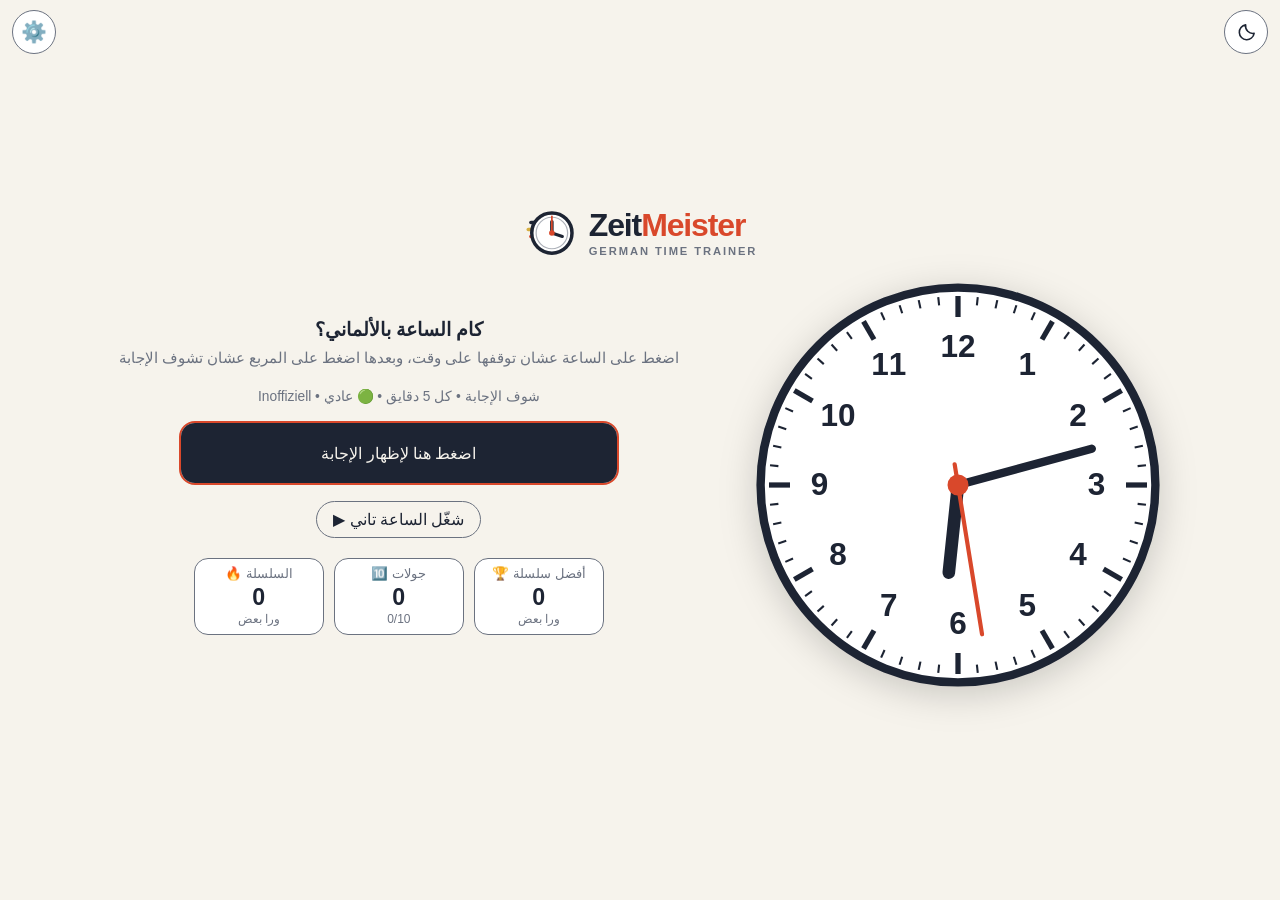
==== commit 6c1b7a67: "Add files via upload" ====
--- a/ZeitMeister Offline.html
+++ b/ZeitMeister Offline.html
@@ -4,18 +4,26 @@
 <meta charset="utf-8">
 <meta name="viewport" content="width=device-width, initial-scale=1, viewport-fit=cover, interactive-widget=resizes-content">
 <meta name="description" content="Practice reading analog clocks and telling the time in German, with informal and official forms.">
-<meta name="theme-color" content="#f6f3ec">
-<meta name="theme-color" content="#14171f" media="(prefers-color-scheme: dark)">
+<meta name="theme-color" id="themeColor" content="#f6f3ec">
+<script>
+// Keep ZeitMeister theme independent from the browser/OS appearance setting.
+try {
+  const savedTheme = localStorage.getItem("gc_theme");
+  document.documentElement.dataset.theme = savedTheme === "dark" ? "dark" : "light";
+} catch (_) {
+  document.documentElement.dataset.theme = "light";
+}
+</script>
 <meta name="apple-mobile-web-app-capable" content="yes">
 <meta name="apple-mobile-web-app-status-bar-style" content="default">
 <meta name="mobile-web-app-capable" content="yes">
-
-
-
-
+<link rel="icon" type="image/svg+xml" href="assets/favicon.svg">
+<link rel="icon" type="image/png" sizes="192x192" href="assets/icon-192.png">
+<link rel="apple-touch-icon" sizes="180x180" href="assets/icon-180.png">
+<link rel="manifest" href="manifest.webmanifest">
 <meta name="apple-mobile-web-app-title" content="ZeitMeister">
 <title>ZeitMeister — German Time Trainer</title>
-<style>
+  <style>
 /*
  * ZeitMeister — German Time Trainer
  * Main stylesheet
@@ -26,10 +34,10 @@
 /* ============================================================
    1. THEME & GLOBAL RESET
    ============================================================ */
-:root{box-sizing:border-box;padding-top:env(safe-area-inset-top,0px);padding-bottom:env(safe-area-inset-bottom,0px);
+:root{color-scheme:light;box-sizing:border-box;padding-top:env(safe-area-inset-top,0px);padding-bottom:env(safe-area-inset-bottom,0px);
 --bg:#f6f3ec;--fg:#1d2433;--card:#fff;--accent:#d9482b;--muted:#6b7280;--cover:#1d2433;--coverfg:#f6f3ec}
-@media (prefers-color-scheme:dark){:root:not([data-theme="light"]){--bg:#14171f;--fg:#eceae4;--card:#1d222d;--accent:#ff7a5c;--muted:#9aa3b2;--cover:#eceae4;--coverfg:#14171f}}
-:root[data-theme="dark"]{--bg:#14171f;--fg:#eceae4;--card:#1d222d;--accent:#ff7a5c;--muted:#9aa3b2;--cover:#e8e5df;--coverfg:#14171f}
+:root[data-theme="light"]{color-scheme:light}
+:root[data-theme="dark"]{color-scheme:dark;--bg:#14171f;--fg:#eceae4;--card:#1d222d;--accent:#ff7a5c;--muted:#9aa3b2;--cover:#e8e5df;--coverfg:#14171f}
 html{scroll-padding-top:env(safe-area-inset-top,0px);-webkit-text-size-adjust:100%;text-size-adjust:100%}
 html,body{overflow-x:hidden}
 button,input{-webkit-appearance:none;appearance:none}
@@ -154,13 +162,17 @@
 #res{margin-top:10px;font-weight:700;min-height:1.4em}
 .btn{margin-top:16px;touch-action:manipulation;background:none;border:1px solid var(--muted);color:var(--fg);padding:8px 16px;border-radius:999px;font:inherit;cursor:pointer}
 .btn:hover{border-color:var(--accent);color:var(--accent)}
-.btn:focus-visible,.seg button:focus-visible,.gear:focus-visible,.x:focus-visible,.typebox input:focus-visible,.toggles input:focus-visible{outline:3px solid var(--accent);outline-offset:2px}
+.btn:focus-visible,.seg button:focus-visible,.gear:focus-visible,.theme-toggle:focus-visible,.x:focus-visible,.typebox input:focus-visible,.toggles input:focus-visible{outline:3px solid var(--accent);outline-offset:2px}
 .sum{font-size:.82rem;color:var(--muted);margin:0 0 14px;direction:ltr;unicode-bidi:plaintext}
 /* ============================================================
    4. SETTINGS PANEL
    ============================================================ */
 .gear{position:fixed;touch-action:manipulation;top:calc(env(safe-area-inset-top,0px) + 10px);left:calc(12px + env(safe-area-inset-left,0px));z-index:40;width:44px;height:44px;border-radius:50%;border:1px solid var(--muted);background:var(--card);font-size:1.3rem;cursor:pointer;line-height:1}
 .gear:hover{border-color:var(--accent)}
+.theme-toggle{position:fixed;touch-action:manipulation;top:calc(env(safe-area-inset-top,0px) + 10px);right:calc(12px + env(safe-area-inset-right,0px));z-index:40;width:44px;height:44px;display:grid;place-items:center;padding:0;border-radius:50%;border:1px solid var(--muted);background:var(--card);color:var(--fg);cursor:pointer;line-height:1}
+.theme-toggle:hover{border-color:var(--accent);color:var(--accent)}
+.theme-icon{display:block;width:21px;height:21px;fill:none;stroke:currentColor;stroke-width:1.8;stroke-linecap:round;stroke-linejoin:round}
+.theme-icon[hidden]{display:none}
 .sheet{position:fixed;inset:0;background:rgba(0,0,0,.55);display:flex;align-items:center;justify-content:center;z-index:50;padding:16px}
 .sheet[hidden]{display:none}
 .sheet{overscroll-behavior:contain}
@@ -758,6 +770,12 @@
     width: 40px;
     height: 40px;
     left: calc(8px + env(safe-area-inset-left, 0px));
+  }
+
+  .theme-toggle {
+    width: 40px;
+    height: 40px;
+    right: calc(8px + env(safe-area-inset-right, 0px));
   }
 
   .clock {
@@ -1651,6 +1669,15 @@
     </div>
   </div>
 </div>
+<button class="theme-toggle" id="themeToggle" type="button" aria-label="Switch to dark theme" title="Switch to dark theme">
+  <svg class="theme-icon" id="themeIconMoon" viewBox="0 0 24 24" aria-hidden="true">
+    <path d="M20.7 13A8.5 8.5 0 0 1 11 3.3 8.5 8.5 0 1 0 20.7 13Z"/>
+  </svg>
+  <svg class="theme-icon" id="themeIconSun" viewBox="0 0 24 24" aria-hidden="true" hidden>
+    <circle cx="12" cy="12" r="4"/>
+    <path d="M12 2v2M12 20v2M4.93 4.93l1.42 1.42M17.65 17.65l1.42 1.42M2 12h2M20 12h2M4.93 19.07l1.42-1.42M17.65 6.35l1.42-1.42"/>
+  </svg>
+</button>
 <button class="gear" id="gear" data-i18n-aria="settings" data-i18n-title="settings">⚙️</button>
 <div class="sheet" id="sheet" hidden role="dialog" aria-modal="true" aria-labelledby="settingsTitle">
   <div class="panel">
@@ -1736,9 +1763,9 @@
 // 1. UI TRANSLATIONS
 // ============================================================
 const I18N={
-ar:{title:"ZeitMeister — الساعة بالألماني",h1:"كام الساعة بالألماني؟",tip:"اضغط على الساعة عشان توقفها على وقت، وبعدها اضغط على المربع عشان تشوف الإجابة",tipMobileStart:"اضغط على الساعة",tipMobileThen:"ثم",tipMobileA11y:"اضغط على الساعة، ثم اضغط على مربع الإجابة",cover:"اضغط هنا لإظهار الإجابة",chipStreak:"🔥 السلسلة",chipTen:"🔟 جولات",chipBest:"🏆 أفضل سلسلة",inRow:"ورا بعض",newq:"سؤال جديد",chk:"تحقق من إجابتي",live:"▶ شغّل الساعة تاني",settings:"الإعدادات",close:"إغلاق",clockA11y:"الساعة — اضغط لإيقافها وتوليد سؤال",revealA11y:"إظهار أو إخفاء الإجابة",clockOption:"اختيار الساعة {n}",inputA11y:"اكتب إجابتك بالألماني",infLabel:"Inoffiziell",offLabel:"Offiziell",lblLang:"اللغة",lblStyle:"الصيغة",lblMode:"طريقة التدريب",lblClockLevel:"مستوى الساعة",revNormal:"🟢 عادي",revMedium:"🟡 متوسط",revHard:"🔴 صعب",revImpossible:"💀 المستحيل",lblTimes:"الأوقات",modeRead:"شوف الإجابة",modeType:"اكتب الإجابة",modeRev:"بالعكس",stepHour:"ساعة عشوائية",step5:"كل 5 دقايق",step1:"كل دقيقة",step15:"ربع / نصف",stepShort15:"ربع / نصف",round:"جولة من 10 أسئلة",roundShort:"جولة 10",rst:"تصفير الإحصائيات",rstConfirm:"اضغط تاني للتأكيد",progress:"التقدّم",progressTitle:"إجمالي التقدّم",progressType:"وضع الكتابة",progressReverse:"وضع بالعكس",progressAttempted:"الأسئلة المجاب عنها",progressCorrect:"الإجابات الصحيحة",progressAccuracy:"نسبة الإجابات الصحيحة",score:"النتيجة: {ok}/{n}",roundDone:"خلصت الجولة: {ok}/10",mistakes:" — الأخطاء: ",clickFirst:"اضغط على الساعة الأول عشان تقف على وقت",ok:"✔ صح!",okAlt:"✔ صح! (صيغة تانية مقبولة)",bad:"✘ مش مظبوط — الإجابة الصح ظاهرة فوق",revBad:"✘ غلط — الساعة الصح معلّمة بالأخضر"},
-en:{title:"ZeitMeister — German Time Trainer",h1:"What time is it?",tip:"Click the clock to stop it, then reveal the answer",tipMobileStart:"Tap the clock",tipMobileThen:"then",tipMobileA11y:"Tap the clock, then tap the answer box",cover:"Tap to reveal the answer",chipStreak:"🔥 Streak",chipTen:"🔟 Rounds",chipBest:"🏆 Best streak",inRow:"in a row",newq:"New question",chk:"Check answer",live:"▶ Resume the clock",settings:"Settings",close:"Close",clockA11y:"Clock — press to stop it and generate a question",revealA11y:"Show or hide the answer",clockOption:"Clock {n}",inputA11y:"Type your answer in German",infLabel:"Inoffiziell",offLabel:"Offiziell",lblLang:"Language",lblStyle:"Style",lblMode:"Practice mode",lblClockLevel:"Clock difficulty",revNormal:"🟢 Normal",revMedium:"🟡 Medium",revHard:"🔴 Hard",revImpossible:"💀 Impossible",lblTimes:"Time difficulty",modeRead:"Read",modeType:"Type",modeRev:"Reverse",stepHour:"Random hour",step5:"Every 5 min",step1:"Every minute",step15:"Quarter / half",stepShort15:"Quarter / half",round:"10-question round",roundShort:"10-question round",rst:"Reset stats",rstConfirm:"Tap again to confirm",progress:"Progress",progressTitle:"Practice progress",progressType:"Type mode",progressReverse:"Reverse mode",progressAttempted:"Questions answered",progressCorrect:"Correct answers",progressAccuracy:"Accuracy",score:"Score: {ok}/{n}",roundDone:"Round complete: {ok}/10",mistakes:" — Mistakes: ",clickFirst:"Click the clock first to stop it at a time",ok:"✔ Correct!",okAlt:"✔ Correct! (another accepted form)",bad:"✘ Not quite — the correct answer is shown above",revBad:"✘ Incorrect — the correct clock is highlighted in green"},
-de:{title:"ZeitMeister — Uhrzeit-Trainer",h1:"Wie spät ist es?",tip:"Klicke auf die Uhr, um sie anzuhalten, und decke dann die Antwort auf",tipMobileStart:"Tippe auf die Uhr",tipMobileThen:"dann",tipMobileA11y:"Tippe auf die Uhr und dann auf das Antwortfeld",cover:"Klicken, um die Antwort aufzudecken",chipStreak:"🔥 Serie",chipTen:"🔟 Runden",chipBest:"🏆 Beste Serie",inRow:"in Folge",newq:"Neue Frage",chk:"Antwort prüfen",live:"▶ Uhr weiterlaufen lassen",settings:"Einstellungen",close:"Schließen",clockA11y:"Uhr — anklicken, um sie anzuhalten und eine Frage zu erzeugen",revealA11y:"Antwort ein- oder ausblenden",clockOption:"Uhr {n}",inputA11y:"Uhrzeit auf Deutsch eingeben",infLabel:"Inoffiziell",offLabel:"Offiziell",lblLang:"Sprache",lblStyle:"Sprachform",lblMode:"Übungsmodus",lblClockLevel:"Schwierigkeitsgrad der Uhr",revNormal:"🟢 Normal",revMedium:"🟡 Mittel",revHard:"🔴 Schwer",revImpossible:"💀 Unmöglich",lblTimes:"Schwierigkeitsgrad",modeRead:"Ansehen",modeType:"Eingeben",modeRev:"Umgekehrt",stepHour:"Zufällige Stunde",step5:"Alle 5 Min.",step1:"Jede Min.",step15:"Viertel / halb",stepShort15:"Viertel / halb",round:"10er-Runde",roundShort:"10er-Runde",rst:"Statistik zurücksetzen",rstConfirm:"Zum Bestätigen erneut klicken",progress:"Fortschritt",progressTitle:"Übungsfortschritt",progressType:"Eingabemodus",progressReverse:"Umgekehrter Modus",progressAttempted:"Beantwortete Fragen",progressCorrect:"Richtige Antworten",progressAccuracy:"Trefferquote",score:"Ergebnis: {ok}/{n}",roundDone:"Runde abgeschlossen: {ok}/10",mistakes:" — Fehler: ",clickFirst:"Klicke zuerst auf die Uhr, um sie anzuhalten",ok:"✔ Richtig!",okAlt:"✔ Richtig! (andere gültige Form)",bad:"✘ Noch nicht — die richtige Antwort steht oben",revBad:"✘ Falsch — die richtige Uhr ist grün markiert"}
+ar:{title:"ZeitMeister — الساعة بالألماني",h1:"كام الساعة بالألماني؟",tip:"اضغط على الساعة عشان توقفها على وقت، وبعدها اضغط على المربع عشان تشوف الإجابة",tipMobileStart:"اضغط على الساعة",tipMobileThen:"ثم",tipMobileA11y:"اضغط على الساعة، ثم اضغط على مربع الإجابة",cover:"اضغط هنا لإظهار الإجابة",chipStreak:"🔥 السلسلة",chipTen:"🔟 جولات",chipBest:"🏆 أفضل سلسلة",inRow:"ورا بعض",newq:"سؤال جديد",chk:"تحقق من إجابتي",live:"▶ شغّل الساعة تاني",settings:"الإعدادات",themeToDark:"التبديل إلى الوضع الداكن",themeToLight:"التبديل إلى الوضع الفاتح",close:"إغلاق",clockA11y:"الساعة — اضغط لإيقافها وتوليد سؤال",revealA11y:"إظهار أو إخفاء الإجابة",clockOption:"اختيار الساعة {n}",inputA11y:"اكتب إجابتك بالألماني",infLabel:"Inoffiziell",offLabel:"Offiziell",lblLang:"اللغة",lblStyle:"الصيغة",lblMode:"طريقة التدريب",lblClockLevel:"مستوى الساعة",revNormal:"🟢 عادي",revMedium:"🟡 متوسط",revHard:"🔴 صعب",revImpossible:"💀 المستحيل",lblTimes:"الأوقات",modeRead:"شوف الإجابة",modeType:"اكتب الإجابة",modeRev:"بالعكس",stepHour:"ساعة عشوائية",step5:"كل 5 دقايق",step1:"كل دقيقة",step15:"ربع / نصف",stepShort15:"ربع / نصف",round:"جولة من 10 أسئلة",roundShort:"جولة 10",rst:"تصفير الإحصائيات",rstConfirm:"اضغط تاني للتأكيد",progress:"التقدّم",progressTitle:"إجمالي التقدّم",progressType:"وضع الكتابة",progressReverse:"وضع بالعكس",progressAttempted:"الأسئلة المجاب عنها",progressCorrect:"الإجابات الصحيحة",progressAccuracy:"نسبة الإجابات الصحيحة",score:"النتيجة: {ok}/{n}",roundDone:"خلصت الجولة: {ok}/10",mistakes:" — الأخطاء: ",clickFirst:"اضغط على الساعة الأول عشان تقف على وقت",ok:"✔ صح!",okAlt:"✔ صح! (صيغة تانية مقبولة)",bad:"✘ مش مظبوط — الإجابة الصح ظاهرة فوق",revBad:"✘ غلط — الساعة الصح معلّمة بالأخضر"},
+en:{title:"ZeitMeister — German Time Trainer",h1:"What time is it?",tip:"Click the clock to stop it, then reveal the answer",tipMobileStart:"Tap the clock",tipMobileThen:"then",tipMobileA11y:"Tap the clock, then tap the answer box",cover:"Tap to reveal the answer",chipStreak:"🔥 Streak",chipTen:"🔟 Rounds",chipBest:"🏆 Best streak",inRow:"in a row",newq:"New question",chk:"Check answer",live:"▶ Resume the clock",settings:"Settings",themeToDark:"Switch to dark theme",themeToLight:"Switch to light theme",close:"Close",clockA11y:"Clock — press to stop it and generate a question",revealA11y:"Show or hide the answer",clockOption:"Clock {n}",inputA11y:"Type your answer in German",infLabel:"Inoffiziell",offLabel:"Offiziell",lblLang:"Language",lblStyle:"Style",lblMode:"Practice mode",lblClockLevel:"Clock difficulty",revNormal:"🟢 Normal",revMedium:"🟡 Medium",revHard:"🔴 Hard",revImpossible:"💀 Impossible",lblTimes:"Time difficulty",modeRead:"Read",modeType:"Type",modeRev:"Reverse",stepHour:"Random hour",step5:"Every 5 min",step1:"Every minute",step15:"Quarter / half",stepShort15:"Quarter / half",round:"10-question round",roundShort:"10-question round",rst:"Reset stats",rstConfirm:"Tap again to confirm",progress:"Progress",progressTitle:"Practice progress",progressType:"Type mode",progressReverse:"Reverse mode",progressAttempted:"Questions answered",progressCorrect:"Correct answers",progressAccuracy:"Accuracy",score:"Score: {ok}/{n}",roundDone:"Round complete: {ok}/10",mistakes:" — Mistakes: ",clickFirst:"Click the clock first to stop it at a time",ok:"✔ Correct!",okAlt:"✔ Correct! (another accepted form)",bad:"✘ Not quite — the correct answer is shown above",revBad:"✘ Incorrect — the correct clock is highlighted in green"},
+de:{title:"ZeitMeister — Uhrzeit-Trainer",h1:"Wie spät ist es?",tip:"Klicke auf die Uhr, um sie anzuhalten, und decke dann die Antwort auf",tipMobileStart:"Tippe auf die Uhr",tipMobileThen:"dann",tipMobileA11y:"Tippe auf die Uhr und dann auf das Antwortfeld",cover:"Klicken, um die Antwort aufzudecken",chipStreak:"🔥 Serie",chipTen:"🔟 Runden",chipBest:"🏆 Beste Serie",inRow:"in Folge",newq:"Neue Frage",chk:"Antwort prüfen",live:"▶ Uhr weiterlaufen lassen",settings:"Einstellungen",themeToDark:"Dunkles Design aktivieren",themeToLight:"Helles Design aktivieren",close:"Schließen",clockA11y:"Uhr — anklicken, um sie anzuhalten und eine Frage zu erzeugen",revealA11y:"Antwort ein- oder ausblenden",clockOption:"Uhr {n}",inputA11y:"Uhrzeit auf Deutsch eingeben",infLabel:"Inoffiziell",offLabel:"Offiziell",lblLang:"Sprache",lblStyle:"Sprachform",lblMode:"Übungsmodus",lblClockLevel:"Schwierigkeitsgrad der Uhr",revNormal:"🟢 Normal",revMedium:"🟡 Mittel",revHard:"🔴 Schwer",revImpossible:"💀 Unmöglich",lblTimes:"Schwierigkeitsgrad",modeRead:"Ansehen",modeType:"Eingeben",modeRev:"Umgekehrt",stepHour:"Zufällige Stunde",step5:"Alle 5 Min.",step1:"Jede Min.",step15:"Viertel / halb",stepShort15:"Viertel / halb",round:"10er-Runde",roundShort:"10er-Runde",rst:"Statistik zurücksetzen",rstConfirm:"Zum Bestätigen erneut klicken",progress:"Fortschritt",progressTitle:"Übungsfortschritt",progressType:"Eingabemodus",progressReverse:"Umgekehrter Modus",progressAttempted:"Beantwortete Fragen",progressCorrect:"Richtige Antworten",progressAccuracy:"Trefferquote",score:"Ergebnis: {ok}/{n}",roundDone:"Runde abgeschlossen: {ok}/10",mistakes:" — Fehler: ",clickFirst:"Klicke zuerst auf die Uhr, um sie anzuhalten",ok:"✔ Richtig!",okAlt:"✔ Richtig! (andere gültige Form)",bad:"✘ Noch nicht — die richtige Antwort steht oben",revBad:"✘ Falsch — die richtige Uhr ist grün markiert"}
 };
 const storageGet=(k,fallback)=>{try{const v=localStorage.getItem(k);return v===null?fallback:v;}catch(_){return fallback;}};
 const storageSet=(k,v)=>{try{localStorage.setItem(k,v);}catch(_) {}};
@@ -1753,6 +1780,32 @@
   if(v)for(const q in v)x=x.split("{"+q+"}").join(v[q]);
   return x;
 };
+
+// ============================================================
+// APP-CONTROLLED THEME (independent of browser/OS appearance)
+// ============================================================
+const themeToggle=document.getElementById("themeToggle");
+const themeIconMoon=document.getElementById("themeIconMoon");
+const themeIconSun=document.getElementById("themeIconSun");
+const themeColorMeta=document.getElementById("themeColor");
+function applyTheme(theme,save=false){
+  const selected=theme==="dark"?"dark":"light";
+  document.documentElement.dataset.theme=selected;
+  if(themeIconMoon)themeIconMoon.hidden=selected!=="light";
+  if(themeIconSun)themeIconSun.hidden=selected!=="dark";
+  const labelKey=selected==="dark"?"themeToLight":"themeToDark";
+  if(themeToggle){
+    themeToggle.setAttribute("aria-label",t(labelKey));
+    themeToggle.title=t(labelKey);
+  }
+  if(themeColorMeta)themeColorMeta.setAttribute("content",selected==="dark"?"#14171f":"#f6f3ec");
+  if(save)storageSet("gc_theme",selected);
+}
+applyTheme(storageGet("gc_theme","light"));
+if(themeToggle)themeToggle.addEventListener("click",()=>{
+  const current=document.documentElement.dataset.theme==="dark"?"dark":"light";
+  applyTheme(current==="dark"?"light":"dark",true);
+});
 // ============================================================
 // 2. DOM REFERENCES & APPLICATION STATE
 // ============================================================
@@ -2328,6 +2381,7 @@
   });
   document.querySelectorAll("[data-i18n-title]").forEach(e=>{e.title=t(e.dataset.i18nTitle);});
   document.querySelectorAll("[data-i18n-aria]").forEach(e=>{e.setAttribute("aria-label",t(e.dataset.i18nAria));});
+  applyTheme(document.documentElement.dataset.theme||"light");
   document.querySelectorAll(".opt").forEach((e,i)=>e.setAttribute("aria-label",t("clockOption",{n:i+1})));
   updateReverseChoiceLabels();
   document.querySelectorAll("#segL button").forEach(x=>{const on=x.dataset.lang===lang;x.classList.toggle("on",on);x.setAttribute("aria-pressed",String(on));});
@@ -2357,7 +2411,15 @@
   else if(!live&&curH!==null&&animRaf===null)setHands(curH,curM,0);
 });
 </script>
-
-<!-- Portable single-file build: CSS and JavaScript are embedded; no network or service worker required. -->
+<script>
+// Service workers require HTTPS or localhost. The downloaded static files still
+// work locally without a service worker; this enables offline caching when hosted.
+if ("serviceWorker" in navigator && (location.protocol === "https:" || location.hostname === "localhost" || location.hostname === "127.0.0.1")) {
+  window.addEventListener("load", () => {
+    navigator.serviceWorker.register("./sw.js", { scope: "./" })
+      .catch((error) => console.warn("ZeitMeister offline cache could not be enabled:", error));
+  });
+}
+</script>
 </body>
 </html>
